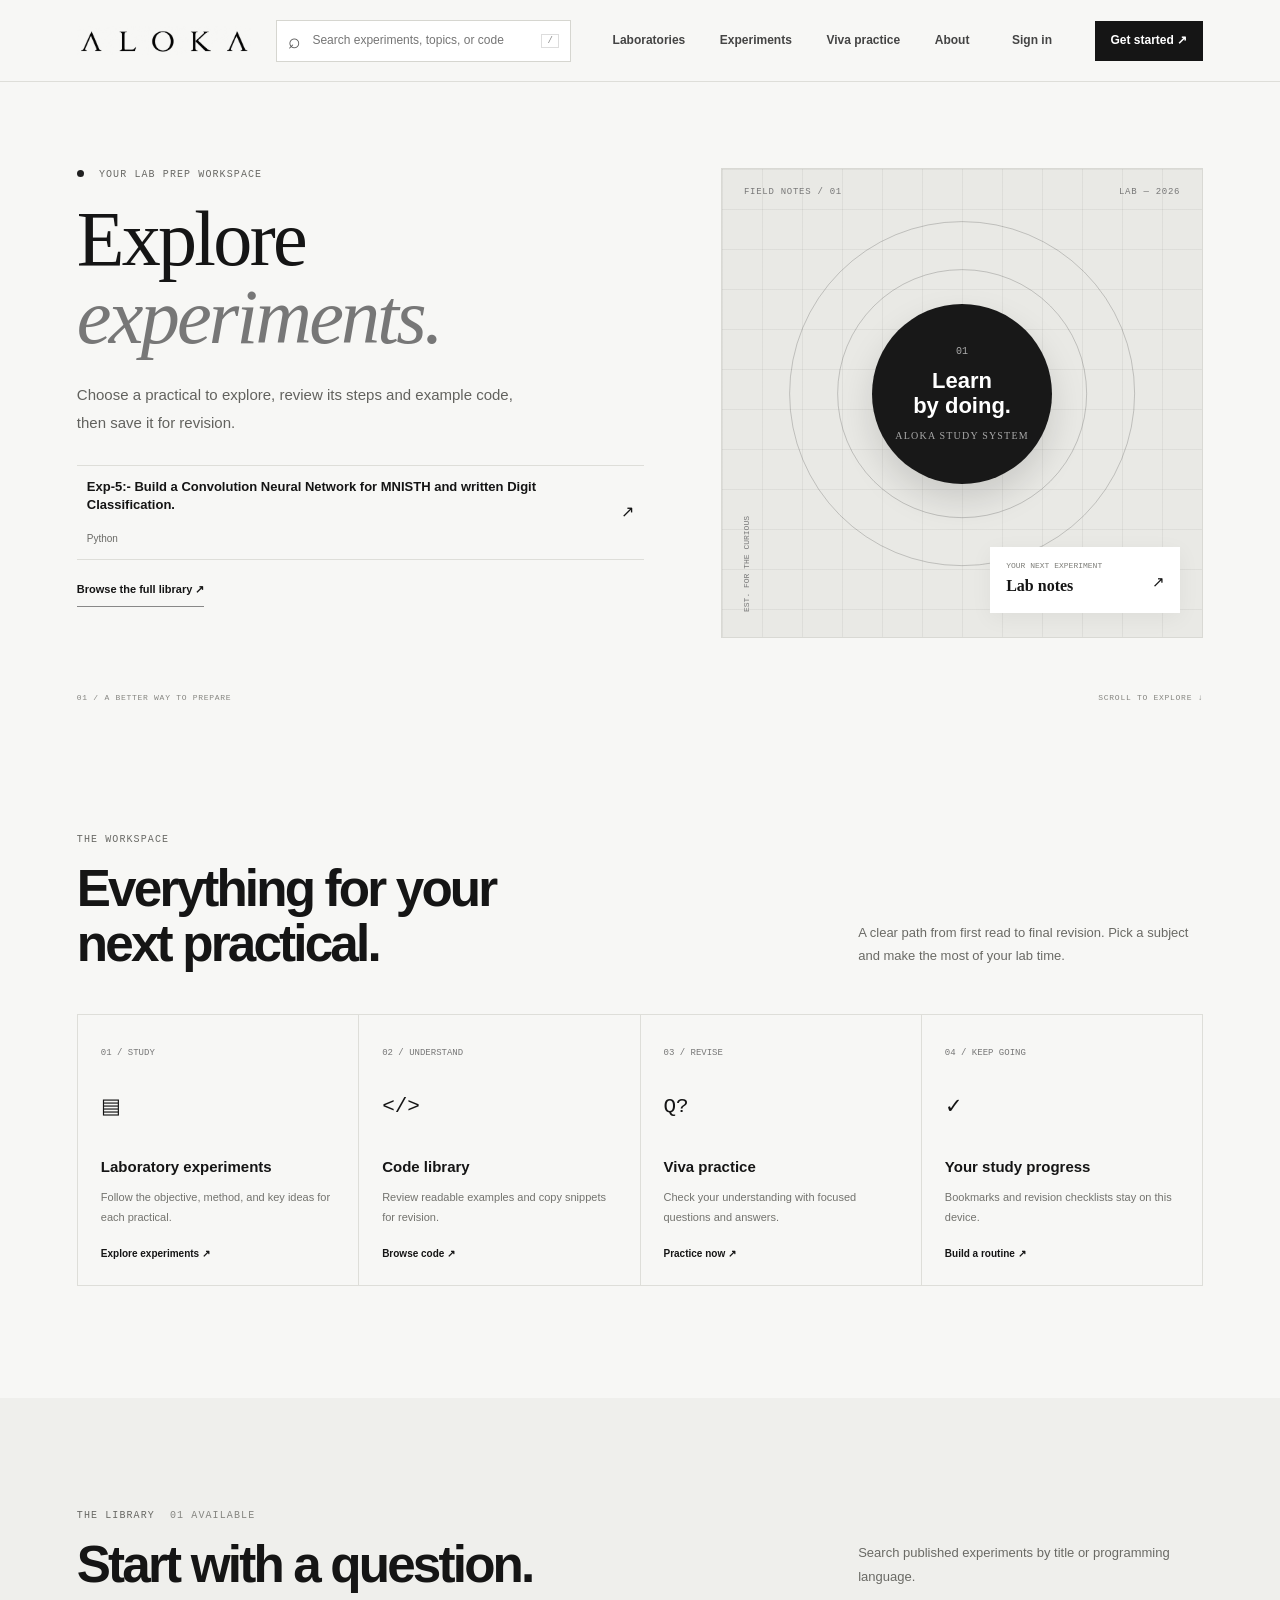
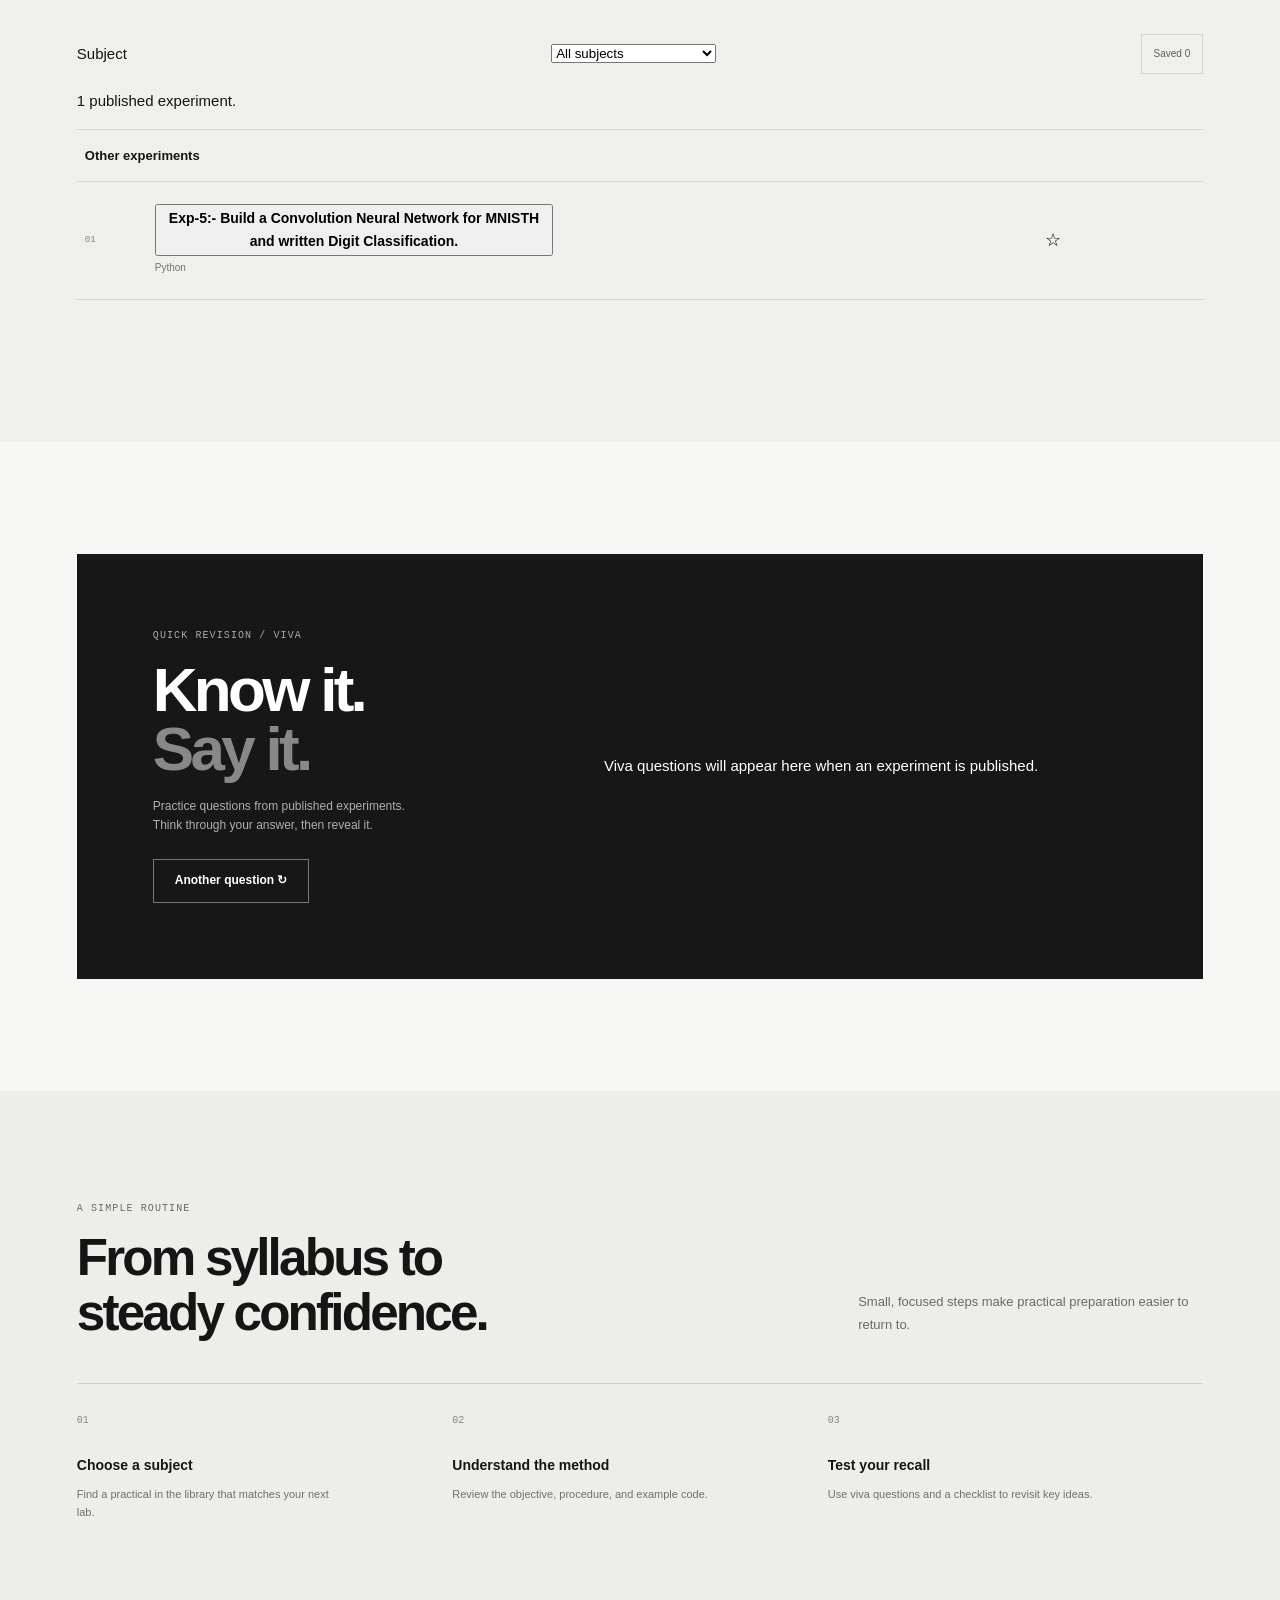
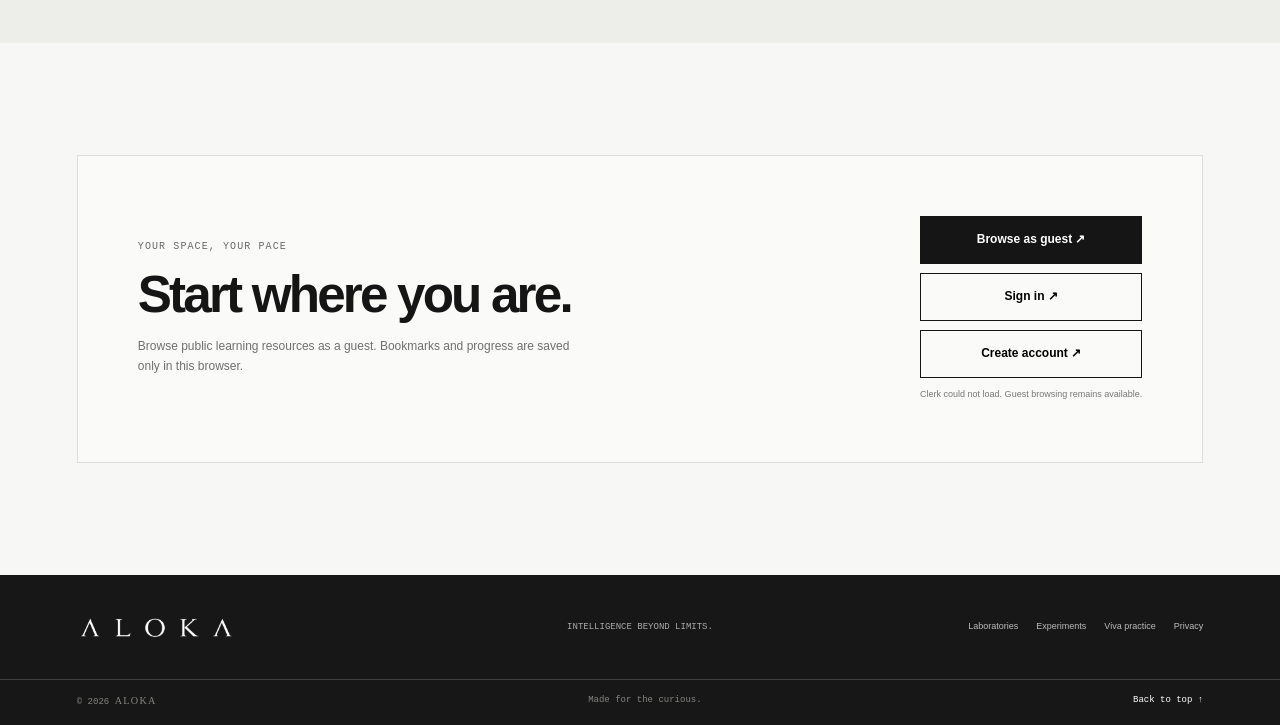
==== index.html @ 7eeb8cdd "Group experiments by subject and number" ====
<!doctype html><html lang="en"><head><meta charset="utf-8"><meta name="viewport" content="width=device-width,initial-scale=1"><meta name="theme-color" content="#f7f7f5"><meta name="description" content="ALOKA is your laboratory preparation workspace."><title>ALOKA — Intelligence Beyond Limits</title><link rel="stylesheet" href="css/main.css?v=10"><script src="js/clerk-config.js?v=3" defer></script><script src="js/api-config.js?v=1" defer></script><script src="js/app.js?v=7" defer></script><script src="js/auth.js?v=3" defer></script></head><body>
<a class="skip-link" href="#main">Skip to content</a><header class="site-header"><a class="brand" href="#home"><img class="brand-logo" src="assets/aloka-wordmark.png" width="1005" height="165" alt="ALOKA — Intelligence Beyond Limits"></a><label class="header-search" aria-label="Search experiments"><span aria-hidden="true">⌕</span><input id="search" type="search" placeholder="Search experiments, topics, or code" autocomplete="off"><kbd>/</kbd></label><button class="menu-toggle" aria-expanded="false" aria-controls="site-nav" aria-label="Open navigation"><span></span><span></span></button><nav id="site-nav" class="site-nav" aria-label="Main navigation"><a href="#laboratories">Laboratories</a><a href="#experiments">Experiments</a><a href="#viva">Viva practice</a><a href="#about">About</a><button class="nav-auth" id="nav-signin" type="button">Sign in</button><div id="clerk-user-button" hidden></div><a class="button button-dark button-small" href="#experiments">Get started ↗</a></nav></header>
<main id="main"><section class="hero wrap" id="home"><div class="hero-copy"><p class="eyebrow"><span class="status-dot"></span> YOUR LAB PREP WORKSPACE</p><h1>Explore<br><span>experiments.</span></h1><p class="hero-lede">Choose a practical to explore, review its steps and example code, then save it for revision.</p><div id="hero-experiments" class="hero-experiment-list" aria-label="Experiments"></div><a class="hero-library-link" href="#experiments">Browse the full library ↗</a></div><div class="hero-art" aria-label="ALOKA laboratory learning"><div class="art-top"><span>FIELD NOTES / 01</span><span>LAB — 2026</span></div><div class="art-grid"></div><div class="orbit orbit-one"></div><div class="orbit orbit-two"></div><div class="art-core"><span>01</span><strong>Learn<br>by doing.</strong><i>ALOKA STUDY SYSTEM</i></div><div class="art-caption"><span>YOUR NEXT EXPERIMENT</span><strong>Lab notes</strong><span class="caption-arrow">↗</span></div><span class="art-index">EST. FOR THE CURIOUS</span></div><div class="hero-foot"><span>01 / A BETTER WAY TO PREPARE</span><span>SCROLL TO EXPLORE ↓</span></div></section>
<section class="section wrap" id="laboratories"><div class="section-heading"><div><p class="eyebrow">THE WORKSPACE</p><h2>Everything for your<br>next practical.</h2></div><p class="section-note">A clear path from first read to final revision. Pick a subject and make the most of your lab time.</p></div><div class="feature-grid"><article class="feature-card"><span class="card-number">01 / STUDY</span><div class="feature-icon">▤</div><h3>Laboratory experiments</h3><p>Follow the objective, method, and key ideas for each practical.</p><a href="#experiments" class="text-link">Explore experiments ↗</a></article><article class="feature-card"><span class="card-number">02 / UNDERSTAND</span><div class="feature-icon">&lt;/&gt;</div><h3>Code library</h3><p>Review readable examples and copy snippets for revision.</p><a href="#experiments" class="text-link">Browse code ↗</a></article><article class="feature-card"><span class="card-number">03 / REVISE</span><div class="feature-icon">Q?</div><h3>Viva practice</h3><p>Check your understanding with focused questions and answers.</p><a href="#viva" class="text-link">Practice now ↗</a></article><article class="feature-card"><span class="card-number">04 / KEEP GOING</span><div class="feature-icon">✓</div><h3>Your study progress</h3><p>Bookmarks and revision checklists stay on this device.</p><a href="#experiments" class="text-link">Build a routine ↗</a></article></div></section>
<section class="section experiments-section" id="experiments"><div class="wrap"><div class="section-heading"><div><p class="eyebrow">THE LIBRARY <span class="library-count" id="library-count"></span></p><h2>Start with a question.</h2></div><p class="section-note">Search published experiments by title or programming language.</p></div><div class="library-tools"><label for="subject-filter">Subject</label><select id="subject-filter"><option value="all">All subjects</option></select><label for="category-filter">Category</label><select id="category-filter"><option value="all">All categories</option></select><button class="filter-chip" id="saved-filter" type="button" aria-pressed="false">Saved <span id="saved-count">0</span></button></div><p id="library-status" class="library-status" role="status" aria-live="polite">Loading published experiments…</p><div id="experiment-list" class="experiment-list" aria-live="polite"></div><div id="empty-state" class="empty-state" hidden><h3>No experiments published yet.</h3><p>New laboratory experiments will appear here once the administrator publishes them.</p></div></div></section><section class="section wrap" id="viva"><div class="viva-panel" id="viva-panel"><div class="viva-intro"><p class="eyebrow">QUICK REVISION / VIVA</p><h2>Know it.<br><span>Say it.</span></h2><p>Practice questions from published experiments. Think through your answer, then reveal it.</p><button id="next-question" class="button button-light" type="button">Another question ↻</button></div><div class="question-card" id="question-card"><div class="question-meta"><span id="question-subject">VIVA PRACTICE</span><span id="question-count"></span></div><h3 id="question-text"></h3><button id="reveal-answer" class="answer-toggle" aria-expanded="false" type="button">Reveal answer ＋</button><p id="answer-text" class="answer-text" hidden></p></div><p id="viva-empty" class="viva-empty" hidden>Viva questions will appear here when an experiment is published.</p></div></section><section class="section how-section" id="about"><div class="wrap"><div class="section-heading"><div><p class="eyebrow">A SIMPLE ROUTINE</p><h2>From syllabus to<br>steady confidence.</h2></div><p class="section-note">Small, focused steps make practical preparation easier to return to.</p></div><div class="steps"><article><span>01</span><h3>Choose a subject</h3><p>Find a practical in the library that matches your next lab.</p></article><article><span>02</span><h3>Understand the method</h3><p>Review the objective, procedure, and example code.</p></article><article><span>03</span><h3>Test your recall</h3><p>Use viva questions and a checklist to revisit key ideas.</p></article></div></div></section><section class="section wrap" id="access"><div class="access-card"><div><p class="eyebrow">YOUR SPACE, YOUR PACE</p><h2>Start where you are.</h2><p>Browse public learning resources as a guest. Bookmarks and progress are saved only in this browser.</p></div><div class="access-actions"><a class="button button-dark" href="#experiments">Browse as guest ↗</a><button class="button button-outline" id="signin" type="button">Sign in ↗</button><button class="button button-outline" id="signup" type="button">Create account ↗</button><small id="auth-status">Add the Clerk publishable key to enable sign-in.</small></div></div></section></main>
<footer class="site-footer"><div class="wrap footer-main"><a class="brand brand-footer" href="#home"><img class="brand-logo" src="assets/aloka-wordmark.png" width="1005" height="165" alt="ALOKA — Intelligence Beyond Limits"></a><p>INTELLIGENCE BEYOND LIMITS.</p><nav aria-label="Footer"><a href="#laboratories">Laboratories</a><a href="#experiments">Experiments</a><a href="#viva">Viva practice</a><a href="privacy.html">Privacy</a></nav></div><div class="wrap footer-bottom"><span>© <span id="year"></span> <span class="brand-name">ALOKA</span></span><span>Made for the curious.</span><a href="#home">Back to top ↑</a></div></footer><dialog id="experiment-dialog" class="experiment-dialog"><div class="experiment-dialog-inner"><button id="close-experiment" class="detail-close" type="button" aria-label="Close experiment details">Close ×</button><article id="experiment-detail-content"></article></div></dialog></body></html>
---- css/main.css ----
:root{color-scheme:light;--paper:#f7f7f5;--ink:#151515;--muted:#696965;--line:#deded9;--mono:Consolas,'Courier New',monospace;--sans:'Segoe UI',Arial,sans-serif;--gutter:clamp(22px,6vw,88px)}*{box-sizing:border-box}html{scroll-behavior:smooth;scroll-padding-top:90px}body{margin:0;background:var(--paper);color:var(--ink);font:15px/1.65 var(--sans)}a{color:inherit;text-decoration:none}button,input{font:inherit}button:focus-visible,a:focus-visible,input:focus-visible{outline:3px solid #171717;outline-offset:4px}.wrap{width:min(1440px,100%);margin:auto;padding-inline:var(--gutter)}.skip-link{position:absolute;top:-60px;left:12px;z-index:20;background:#111;color:white;padding:12px}.skip-link:focus{top:12px}.site-header{height:82px;padding:0 var(--gutter);display:flex;align-items:center;justify-content:space-between;border-bottom:1px solid var(--line);position:sticky;top:0;z-index:10;background:#f7f7f5ed;backdrop-filter:blur(12px)}.brand{display:flex;align-items:center;gap:10px;font-size:19px;font-weight:800;letter-spacing:.07em}.brand-mark{display:grid;place-items:center;width:32px;height:32px;background:#151515;color:white;font:22px Georgia}.brand-dot{color:#888}.site-nav{display:flex;align-items:center;gap:clamp(16px,2.7vw,38px);font-size:12px;font-weight:600}.site-nav>a:not(.button){color:#444}.site-nav>a:hover{color:#000}.button{min-height:48px;padding:0 21px;display:inline-flex;align-items:center;justify-content:center;gap:18px;border:1px solid #151515;font-size:12px;font-weight:700;cursor:pointer;transition:background .2s,color .2s,transform .2s}.button:hover{transform:translateY(-2px)}.button-dark{background:#151515;color:white}.button-dark:hover{background:#393939}.button-light{background:transparent}.button-light:hover,.button-outline:hover{background:#151515;color:white}.button-outline{background:transparent}.button-small{min-height:40px;padding:0 15px}.menu-toggle{display:none}.hero{min-height:640px;display:grid;grid-template-columns:1fr .85fr;align-items:center;gap:6vw;padding-top:52px;padding-bottom:50px;position:relative}.hero-copy{padding:10px 0 40px;max-width:590px}.eyebrow{margin:0 0 20px;color:#696965;font:10px var(--mono);letter-spacing:.11em}.status-dot{display:inline-block;width:7px;height:7px;border-radius:50%;background:#202020;margin-right:8px}.hero h1{margin:0 0 26px;font-size:clamp(48px,6.1vw,84px);line-height:.99;letter-spacing:-.065em;font-weight:600}.hero h1 span{color:#999}.hero-lede{max-width:465px;margin:0 0 28px;color:#62625e;font-size:15px;line-height:1.85}.hero-actions{display:flex;gap:11px;flex-wrap:wrap}.microcopy{margin:16px 0 0;color:#777;font:10px var(--mono)}.hero-art{height:min(470px,39vw);min-height:340px;position:relative;overflow:hidden;background:#e9e9e5;border:1px solid #d9d9d4}.art-top{position:absolute;top:18px;left:22px;right:22px;display:flex;justify-content:space-between;z-index:2;color:#777;font:9px var(--mono);letter-spacing:.08em}.art-grid{position:absolute;inset:0;background-image:linear-gradient(#1919190e 1px,transparent 1px),linear-gradient(90deg,#1919190e 1px,transparent 1px);background-size:40px 40px}.orbit{position:absolute;left:50%;top:48%;transform:translate(-50%,-50%);border:1px solid #14141433;border-radius:50%}.orbit-one{width:72%;aspect-ratio:1}.orbit-two{width:52%;aspect-ratio:1}.art-core{position:absolute;left:50%;top:48%;transform:translate(-50%,-50%);width:180px;height:180px;border-radius:50%;background:#181818;color:white;display:flex;flex-direction:column;justify-content:center;align-items:center;text-align:center;box-shadow:0 16px 35px #0002}.art-core>span{font:10px var(--mono);color:#aaa}.art-core strong{font-size:22px;line-height:1.1;margin:12px 0}.art-core i{font:8px var(--mono);font-style:normal;color:#aaa}.art-caption{position:absolute;right:22px;bottom:24px;min-width:190px;padding:14px 45px 14px 16px;background:white;box-shadow:0 5px 22px #0000000d}.art-caption>span:first-child{display:block;margin-bottom:3px;color:#7e7e79;font:8px var(--mono)}.art-caption strong{font-size:13px}.caption-arrow{position:absolute;right:15px;top:23px}.art-index{position:absolute;left:20px;bottom:25px;color:#777;font:8px var(--mono);writing-mode:vertical-rl;transform:rotate(180deg)}.hero-foot{position:absolute;bottom:20px;left:var(--gutter);right:var(--gutter);display:flex;justify-content:space-between;color:#858580;font:8px var(--mono);letter-spacing:.09em}.section{padding-block:112px}.section-heading{display:flex;justify-content:space-between;align-items:end;gap:30px;margin-bottom:42px}.section-heading h2,.access-card h2{margin:0;font-size:clamp(34px,4vw,52px);line-height:1.08;letter-spacing:-.055em;font-weight:600}.section-heading .eyebrow{margin-bottom:16px}.section-note{max-width:345px;margin:0 0 4px;color:#6a6a65;font-size:13px;line-height:1.8}.feature-grid{display:grid;grid-template-columns:repeat(4,1fr);gap:1px;border:1px solid var(--line);background:var(--line)}.feature-card{min-height:270px;padding:23px;background:var(--paper);position:relative;transition:background .2s}.feature-card:hover{background:white}.card-number{color:#777;font:9px var(--mono)}.feature-icon{height:65px;display:flex;align-items:center;margin:12px 0 16px;font:21px var(--mono)}.feature-card h3{margin:0 0 8px;font-size:15px}.feature-card p{max-width:245px;margin:0 0 22px;color:#73736e;font-size:11px;line-height:1.8}.text-link{position:absolute;right:23px;bottom:22px;left:23px;display:flex;justify-content:space-between;font-size:10px;font-weight:700}.experiments-section{background:#efefec}.library-count{margin-left:8px;color:#858580;font:10px var(--mono)}.library-tools{display:flex;justify-content:space-between;align-items:center;gap:20px;margin-bottom:15px}.search-box{width:min(410px,100%);height:46px;padding:0 13px;display:flex;align-items:center;gap:11px;border:1px solid #dcdcd7;background:white}.search-box>span{color:#777;font-size:23px}.search-box input{flex:1;min-width:0;border:0;background:transparent;font-size:11px}.search-box kbd{padding:2px 6px;border:1px solid #ddd;color:#888;font:9px var(--mono)}.filter-row{display:flex;gap:6px;flex-wrap:wrap}.filter-chip{min-height:40px;padding:0 12px;border:1px solid #d4d4ce;background:transparent;color:#5e5e59;font-size:10px;cursor:pointer}.filter-chip:hover,.filter-chip.is-active{border-color:#151515;background:#151515;color:white}.experiment-list{border-top:1px solid #d6d6d0}.experiment-row{display:grid;grid-template-columns:50px minmax(130px,1fr) minmax(160px,1.1fr) 100px 44px;gap:20px;align-items:center;padding:22px 8px;border-bottom:1px solid #d6d6d0}.row-number,.row-tags,.row-duration{color:#858580;font:9px var(--mono)}.row-title{font-size:14px;font-weight:700}.row-subtitle{margin-top:4px;color:#73736e;font-size:10px}.save-button{width:44px;height:44px;border:0;background:transparent;font-size:18px;cursor:pointer}.save-button[aria-pressed=true]{color:#000}.experiment-detail{grid-column:2/-1;font-size:12px}.experiment-detail summary{cursor:pointer;color:#444}.detail-body{padding:10px 0 15px}.detail-body h4{margin:14px 0 5px}.detail-body ol{padding-left:20px}.detail-body pre{overflow:auto;padding:16px;background:#171717;color:white;font-size:11px;line-height:1.6}.copy-button{min-height:40px;padding:0 14px;border:1px solid #777;background:transparent;cursor:pointer}.check-item{display:flex;gap:8px;align-items:center;margin-top:15px}.empty-state{padding:35px 0;color:#777;font-size:13px}.viva-panel{min-height:355px;padding:clamp(28px,6vw,76px);display:grid;grid-template-columns:.8fr 1.2fr;gap:8vw;align-items:center;background:#171717;color:white}.viva-intro .eyebrow{color:#aaa}.viva-intro h2{margin:0 0 18px;font-size:clamp(42px,5vw,62px);line-height:.95;letter-spacing:-.06em}.viva-intro h2 span{color:#888}.viva-intro>p:not(.eyebrow){max-width:270px;margin:0 0 23px;color:#b0b0ac;font-size:12px}.viva-intro .button{min-height:44px;border-color:#777;color:white}.question-card{padding:10px 0 10px 35px;border-left:1px solid #494949}.question-meta{display:flex;justify-content:space-between;color:#999;font:9px var(--mono)}.question-card h3{max-width:520px;margin:30px 0;font-size:clamp(20px,2.4vw,28px);line-height:1.4;font-weight:500}.answer-toggle{min-width:170px;min-height:44px;padding:10px 0;display:flex;justify-content:space-between;border:0;border-bottom:1px solid #555;background:transparent;color:white;font-size:11px;cursor:pointer}.answer-text{max-width:500px;color:#bbb;font-size:12px}.how-section{background:#ededea}.steps{display:grid;grid-template-columns:repeat(3,1fr);border-top:1px solid #d2d2cc}.steps article{padding:22px 28px 10px 0}.steps article>span{color:#858580;font:10px var(--mono)}.steps h3{margin:24px 0 7px;font-size:14px}.steps p{max-width:270px;margin:0;color:#70706b;font-size:11px}.access-card{padding:clamp(28px,5vw,60px);display:flex;justify-content:space-between;align-items:center;gap:30px;border:1px solid var(--line);background:#fafaf9}.access-card .eyebrow{margin-bottom:15px}.access-card>div:first-child>p:last-child{max-width:450px;margin:15px 0 0;color:#70706b;font-size:12px}.access-actions{min-width:185px;display:flex;flex-direction:column;gap:9px}.access-actions small{text-align:center;color:#777;font-size:9px}.site-footer{background:#171717;color:white}.footer-main{padding-block:38px;display:grid;grid-template-columns:1fr 1fr 1fr;align-items:center;border-bottom:1px solid #3d3d3d}.brand-footer{font-size:16px}.brand-footer .brand-mark{width:27px;height:27px;background:white;color:#171717;font-size:19px}.footer-main>p{text-align:center;color:#aaa;font:9px var(--mono)}.footer-main nav{display:flex;justify-content:flex-end;gap:18px;color:#bbb;font-size:9px}.footer-bottom{padding-block:15px 18px;display:flex;justify-content:space-between;color:#858580;font:9px var(--mono)}.footer-bottom a{color:white}.toast{position:fixed;right:20px;bottom:20px;z-index:30;padding:13px 18px;background:#171717;color:white;font-size:12px;box-shadow:0 5px 24px #0002}@media(max-width:900px){.site-nav{gap:14px}.hero{gap:4vw}.hero-art{min-height:315px}.feature-grid{grid-template-columns:repeat(2,1fr)}.feature-card{min-height:240px}.experiment-row{grid-template-columns:38px 1fr 1fr 44px;gap:14px}.row-duration{display:none}.library-tools{align-items:flex-start;flex-direction:column}.search-box{width:100%}}@media(max-width:640px){:root{--gutter:22px}.site-header{height:70px}.menu-toggle{width:44px;height:44px;display:flex;flex-direction:column;justify-content:center;gap:5px;border:1px solid var(--line);background:transparent}.menu-toggle span{width:17px;height:1px;margin:auto;background:#111}.site-nav{position:absolute;top:69px;left:0;right:0;padding:12px 22px 20px;display:none;align-items:stretch;flex-direction:column;gap:0;border-bottom:1px solid var(--line);background:var(--paper)}.site-nav.is-open{display:flex}.site-nav>a:not(.button){padding:12px 0;border-bottom:1px solid var(--line)}.site-nav .button{margin-top:12px}.hero{min-height:auto;padding-top:64px;padding-bottom:66px;grid-template-columns:1fr;gap:38px}.hero-copy{padding:0}.hero h1{font-size:clamp(46px,13vw,68px)}.hero-lede{font-size:13px}.hero-art{height:365px;min-height:0}.hero-foot{bottom:20px;font-size:7px}.section{padding-block:75px}.section-heading{display:block;margin-bottom:28px}.section-note{margin-top:18px}.feature-grid{grid-template-columns:1fr 1fr}.feature-card{min-height:240px;padding:16px}.feature-card p{font-size:10px}.text-link{right:16px;bottom:17px;left:16px}.filter-row{gap:5px}.filter-chip{padding:0 9px;font-size:9px}.experiment-row{grid-template-columns:28px 1fr 44px;gap:10px;padding:17px 3px}.row-tags{display:none}.row-title{font-size:12px}.row-subtitle{font-size:9px}.experiment-detail{grid-column:2/-1}.viva-panel{padding:30px 24px;grid-template-columns:1fr;gap:35px}.question-card{padding:20px 0 0;border-top:1px solid #494949;border-left:0}.question-card h3{margin:20px 0}.question-meta{font-size:8px}.steps{grid-template-columns:1fr}.steps article{padding:18px 0;border-bottom:1px solid #d2d2cc}.steps h3{margin:12px 0 5px}.access-card{align-items:stretch;flex-direction:column}.access-actions{width:100%}.footer-main{grid-template-columns:1fr 1fr;gap:18px}.footer-main>p{text-align:right}.footer-main nav{grid-column:1/-1;justify-content:flex-start;flex-wrap:wrap}.footer-bottom{font-size:8px}.art-core{width:155px;height:155px}}@media(prefers-reduced-motion:reduce){*,*::before,*::after{scroll-behavior:auto!important;animation-duration:.01ms!important;transition-duration:.01ms!important}}

.nav-auth{border:0;background:transparent;color:#444;font-size:12px;font-weight:600;cursor:pointer;min-height:44px;padding:0 8px}.nav-auth:hover{color:#000}#clerk-user-button{min-height:44px;display:flex;align-items:center}#clerk-user-button[hidden]{display:none}.access-actions button[hidden],.site-nav button[hidden]{display:none}

/* ALOKA identity and header search */
:root{--brand-serif:'Bodoni MT',Didot,'Times New Roman',serif}
.brand{gap:0;flex-shrink:0}.brand-logo{display:block;width:174px;height:auto;max-height:34px;object-fit:contain}.brand-footer .brand-logo{width:158px;max-height:31px;filter:invert(1)}
.site-header{gap:clamp(14px,2vw,28px)}.header-search{width:clamp(190px,23vw,330px);height:42px;flex-shrink:1;padding:0 11px;display:flex;align-items:center;gap:9px;border:1px solid #d6d6d0;background:#fff;color:#555}.header-search>span{font-size:21px;line-height:1}.header-search input{width:100%;min-width:0;border:0;outline:0;background:transparent;font-size:12px}.header-search input:focus-visible{outline:0}.header-search kbd{padding:1px 5px;border:1px solid #ddd;color:#888;font:9px var(--mono)}.site-nav{margin-left:auto}
.hero-copy{max-width:650px}.hero h1{font-family:var(--brand-serif);font-weight:500;letter-spacing:-.035em}.hero h1 span{font-style:italic;color:#777}.hero-experiment-list{margin:4px 0 13px;border-top:1px solid var(--line)}.hero-experiment{min-height:56px;padding:10px 8px;display:flex;align-items:center;justify-content:space-between;gap:15px;border-bottom:1px solid var(--line);transition:padding .18s,background .18s}.hero-experiment:hover{padding-inline:14px;background:#fff}.hero-experiment strong,.hero-experiment small{display:block}.hero-experiment strong{font-size:13px}.hero-experiment small{margin-top:2px;color:var(--muted);font-size:10px}.hero-experiment>span:last-child{font-size:16px}.hero-no-results{margin:12px 0;color:var(--muted);font-size:12px}.hero-library-link{display:inline-block;padding:7px 0;border-bottom:1px solid #888;font-size:11px;font-weight:700}.art-core i{font-family:var(--brand-serif);font-size:10px;letter-spacing:.12em}.art-caption strong{font-family:var(--brand-serif);font-size:16px;font-weight:600}
@media(max-width:1050px){.site-nav{gap:12px;font-size:11px}.header-search{width:clamp(170px,20vw,230px)}.brand-logo{width:150px}.hero{grid-template-columns:1fr .8fr;gap:4vw}}
@media(max-width:640px){.site-header{height:70px;gap:10px}.brand-logo{width:132px;max-height:29px}.header-search{height:40px;width:auto;flex:1;padding-inline:8px;gap:6px}.header-search input{font-size:11px}.header-search kbd{display:none}.site-nav{margin:0}.site-nav.is-open{display:flex}.hero{grid-template-columns:1fr}.hero h1{font-size:clamp(44px,12vw,65px)}.brand-footer .brand-logo{width:143px}}
@media(max-width:640px){.site-header{height:auto;min-height:108px;padding-block:9px;display:grid;grid-template-columns:minmax(0,1fr) 44px;grid-template-rows:38px 42px;gap:7px 10px}.brand{grid-column:1;grid-row:1}.menu-toggle{grid-column:2;grid-row:1}.header-search{grid-column:1/-1;grid-row:2;width:100%;height:42px}.site-nav{top:107px}html{scroll-padding-top:125px}}
@media(max-width:640px){.site-header{min-height:110px;grid-template-rows:38px 44px}.header-search{min-height:44px}.site-nav{top:109px}}
.brand-name{font-family:var(--brand-serif);font-size:1.13em;font-weight:500;letter-spacing:.13em}
.hero-experiment{padding:0;display:block}.hero-experiment summary{min-height:56px;padding:10px 8px;display:flex;align-items:center;justify-content:space-between;gap:15px;cursor:pointer;list-style:none}.hero-experiment summary::-webkit-details-marker{display:none}.hero-experiment summary:hover,.hero-experiment[open]{background:#fff}.hero-experiment[open] summary>span:last-child{transform:rotate(90deg)}.hero-code{padding:0 8px 14px}.hero-code p{margin:0 0 8px;color:var(--muted);font-size:11px}.hero-code pre{max-height:230px;overflow:auto;margin:0 0 10px;padding:13px;background:#171717;color:#fff;font:11px/1.6 var(--mono)}
.hero-experiment{width:100%;min-height:70px;padding:12px 10px;display:grid;grid-template-columns:minmax(0,1fr) auto;grid-template-rows:auto auto;column-gap:16px;align-items:center;border:0;border-bottom:1px solid var(--line);background:transparent;color:var(--ink);font:inherit;text-align:left;cursor:pointer;transition:padding .18s,background .18s}.hero-experiment:hover{padding-inline:15px;background:#fff}.hero-experiment-copy{grid-column:1;min-width:0;overflow-wrap:anywhere;font-size:13px;font-weight:700;line-height:1.4}.hero-experiment-language{grid-column:1;color:var(--muted);font-size:10px}.hero-experiment-arrow{grid-column:2;grid-row:1/3;font-size:16px}.experiment-dialog{width:min(900px,calc(100% - 32px));max-width:none;max-height:min(90dvh,900px);margin:auto;padding:0;border:1px solid var(--line);background:#fff;box-shadow:0 24px 90px #0003}.experiment-dialog::backdrop{background:#1119;backdrop-filter:blur(3px)}.experiment-dialog-inner{max-height:min(90dvh,900px);overflow:auto;padding:clamp(18px,4vw,40px)}.detail-close{position:sticky;top:0;z-index:1;display:block;min-height:42px;margin:0 0 20px auto;padding:0 14px;border:1px solid var(--line);background:#fff;color:var(--ink);font:600 11px var(--sans);cursor:pointer}.detail-close:hover{background:var(--ink);color:#fff}#experiment-detail-content>h2{max-width:30ch;margin:0 0 28px;font:500 clamp(26px,4vw,40px)/1.15 var(--brand-serif);overflow-wrap:anywhere}.detail-section{margin:24px 0;padding-top:18px;border-top:1px solid var(--line)}.detail-section h3{margin:0 0 12px;font-size:14px}.detail-section p,.detail-section li{color:#555;font-size:13px}.detail-section pre{max-height:58dvh;overflow:auto;margin:0;padding:20px;background:#171717;color:#f7f7f5;font:12px/1.7 var(--mono);tab-size:4}.detail-section pre code{white-space:pre}.copy-button{margin-top:12px}.related-experiment-link{width:100%;overflow-wrap:anywhere}
.related-experiment-link{display:block;min-height:44px;padding:10px 0;border:0;border-bottom:1px solid var(--line);background:transparent;color:var(--ink);text-align:left;cursor:pointer}.related-experiment-link:hover{text-decoration:underline}

.experiment-group{margin-bottom:30px}.experiment-group-title{margin:0;padding:15px 8px;border-bottom:1px solid #d6d6d0;font-size:13px;font-weight:600}.menu-toggle[aria-expanded=true] span:first-child{transform:translateY(3px) rotate(45deg)}.menu-toggle[aria-expanded=true] span:last-child{transform:translateY(-3px) rotate(-45deg)}.menu-toggle span{transition:transform .15s ease}
@media(max-width:640px){.experiment-group-title{padding-inline:3px}.experiment-row{grid-template-columns:36px minmax(0,1fr) 44px}.experiment-row .row-title{max-width:100%;text-align:left;line-height:1.45}.experiment-row .row-subtitle{overflow-wrap:anywhere}.experiment-row .row-number{font-size:9px}}
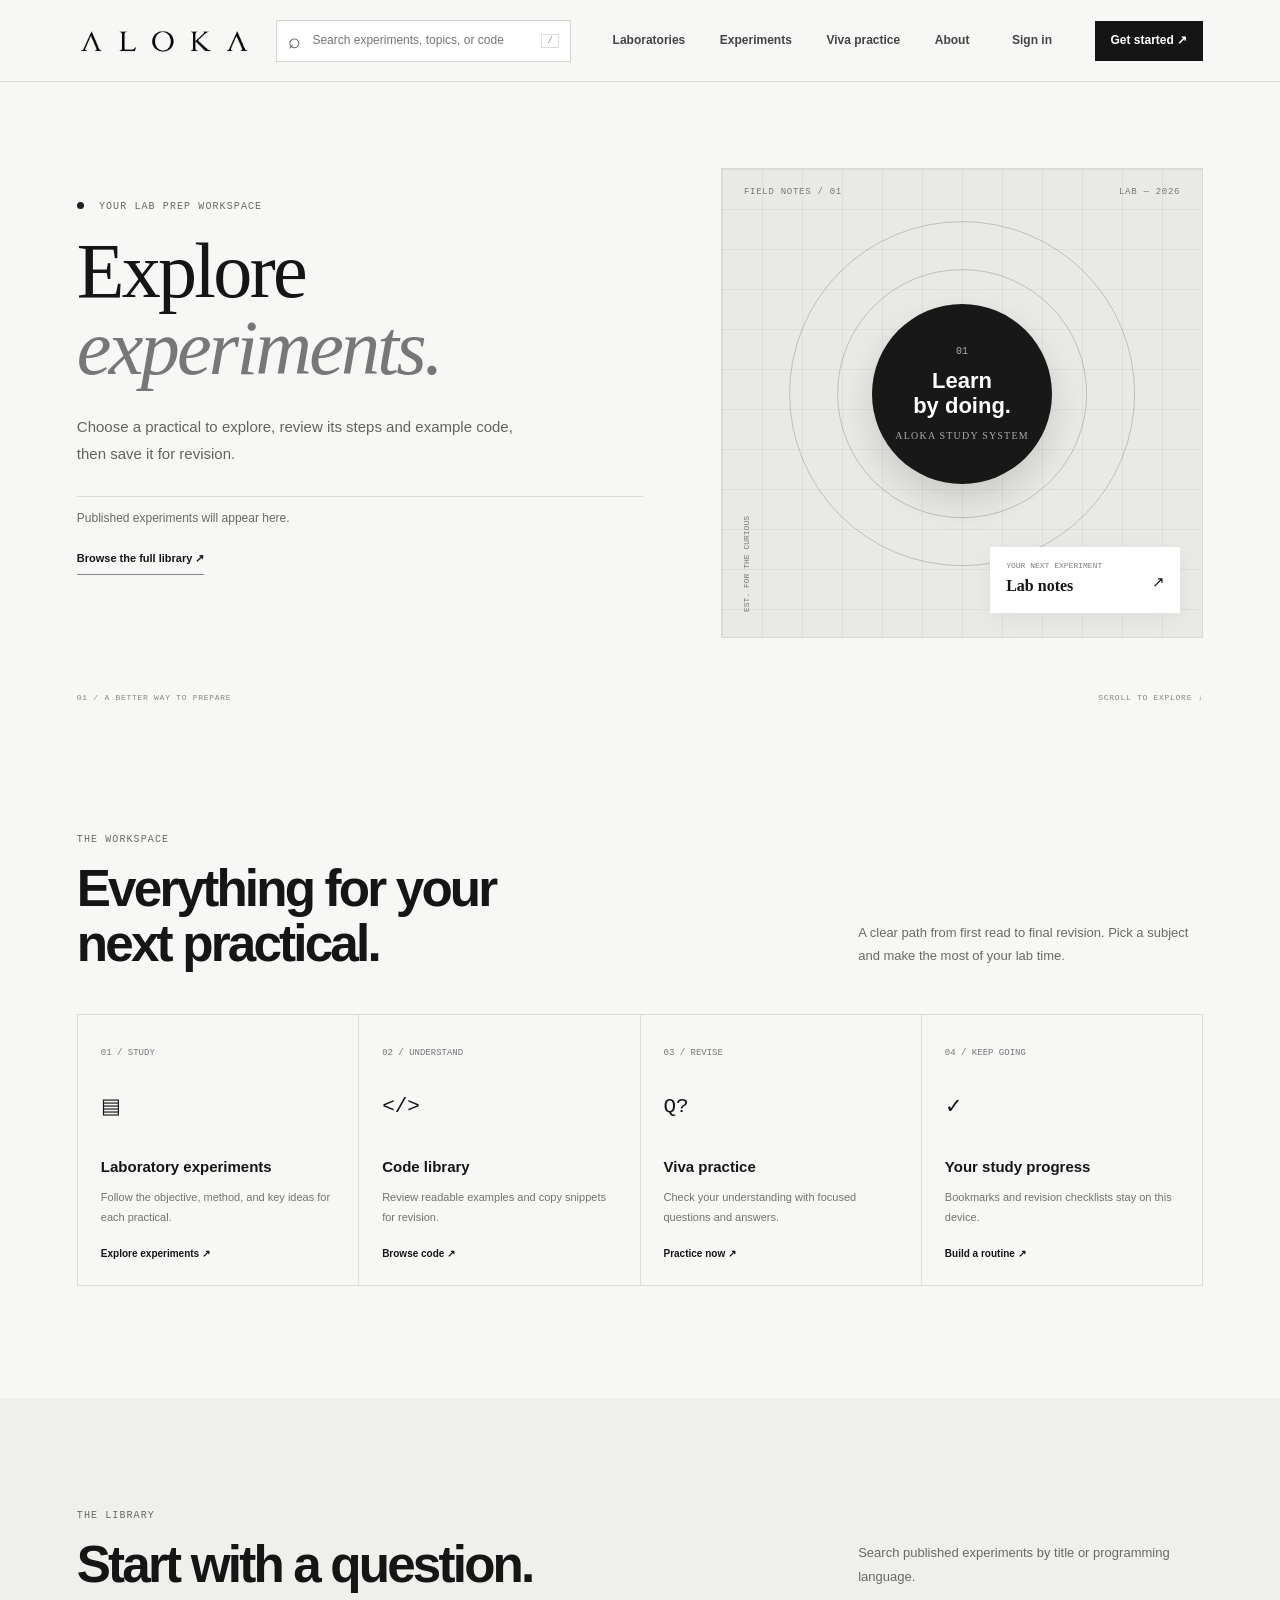
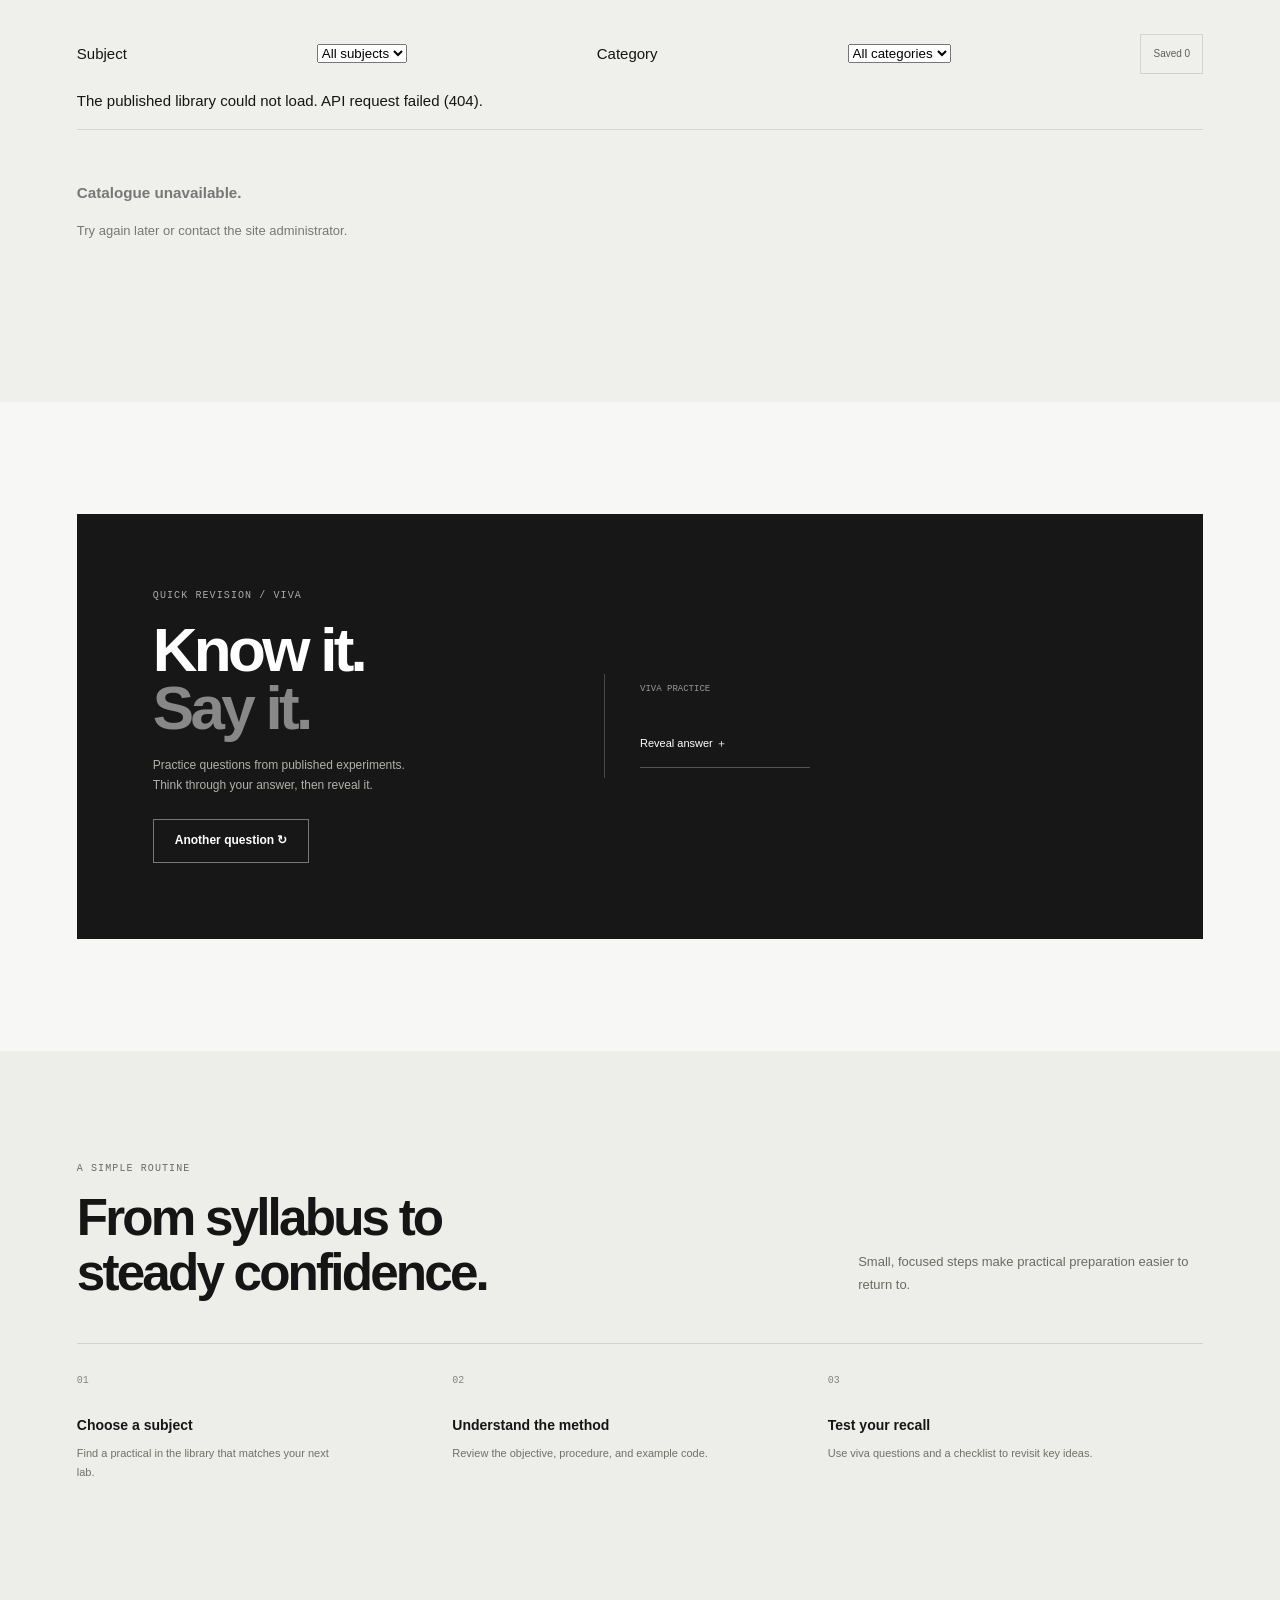
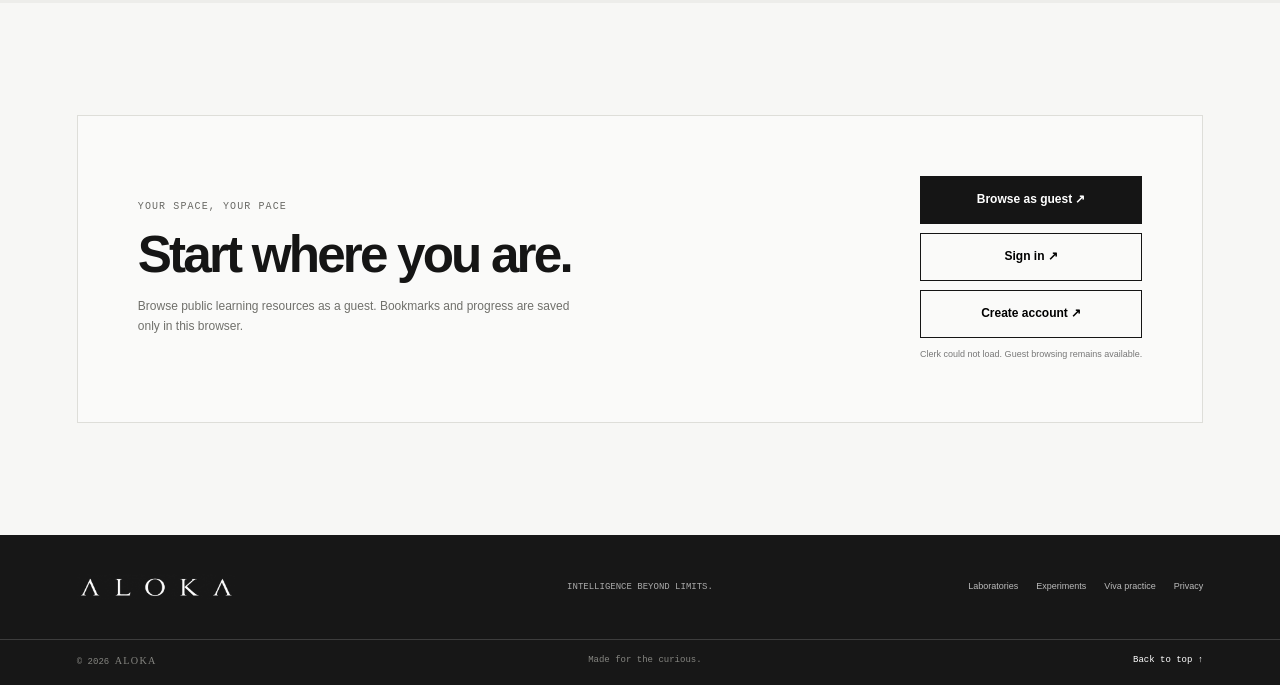
==== commit 0aeb5c53: "Add Vercel admin API backed by GitHub" ====
--- a/index.html
+++ b/index.html
@@ -1,4 +1,4 @@
-<!doctype html><html lang="en"><head><meta charset="utf-8"><meta name="viewport" content="width=device-width,initial-scale=1"><meta name="theme-color" content="#f7f7f5"><meta name="description" content="ALOKA is your laboratory preparation workspace."><title>ALOKA — Intelligence Beyond Limits</title><link rel="stylesheet" href="css/main.css?v=10"><script src="js/clerk-config.js?v=3" defer></script><script src="js/api-config.js?v=1" defer></script><script src="js/app.js?v=7" defer></script><script src="js/auth.js?v=3" defer></script></head><body>
+<!doctype html><html lang="en"><head><meta charset="utf-8"><meta name="viewport" content="width=device-width,initial-scale=1"><meta name="theme-color" content="#f7f7f5"><meta name="description" content="ALOKA is your laboratory preparation workspace."><title>ALOKA — Intelligence Beyond Limits</title><link rel="stylesheet" href="css/main.css?v=10"><script src="js/clerk-config.js?v=3" defer></script><script src="js/api-config.js?v=2" defer></script><script src="js/app.js?v=7" defer></script><script src="js/auth.js?v=3" defer></script></head><body>
 <a class="skip-link" href="#main">Skip to content</a><header class="site-header"><a class="brand" href="#home"><img class="brand-logo" src="assets/aloka-wordmark.png" width="1005" height="165" alt="ALOKA — Intelligence Beyond Limits"></a><label class="header-search" aria-label="Search experiments"><span aria-hidden="true">⌕</span><input id="search" type="search" placeholder="Search experiments, topics, or code" autocomplete="off"><kbd>/</kbd></label><button class="menu-toggle" aria-expanded="false" aria-controls="site-nav" aria-label="Open navigation"><span></span><span></span></button><nav id="site-nav" class="site-nav" aria-label="Main navigation"><a href="#laboratories">Laboratories</a><a href="#experiments">Experiments</a><a href="#viva">Viva practice</a><a href="#about">About</a><button class="nav-auth" id="nav-signin" type="button">Sign in</button><div id="clerk-user-button" hidden></div><a class="button button-dark button-small" href="#experiments">Get started ↗</a></nav></header>
 <main id="main"><section class="hero wrap" id="home"><div class="hero-copy"><p class="eyebrow"><span class="status-dot"></span> YOUR LAB PREP WORKSPACE</p><h1>Explore<br><span>experiments.</span></h1><p class="hero-lede">Choose a practical to explore, review its steps and example code, then save it for revision.</p><div id="hero-experiments" class="hero-experiment-list" aria-label="Experiments"></div><a class="hero-library-link" href="#experiments">Browse the full library ↗</a></div><div class="hero-art" aria-label="ALOKA laboratory learning"><div class="art-top"><span>FIELD NOTES / 01</span><span>LAB — 2026</span></div><div class="art-grid"></div><div class="orbit orbit-one"></div><div class="orbit orbit-two"></div><div class="art-core"><span>01</span><strong>Learn<br>by doing.</strong><i>ALOKA STUDY SYSTEM</i></div><div class="art-caption"><span>YOUR NEXT EXPERIMENT</span><strong>Lab notes</strong><span class="caption-arrow">↗</span></div><span class="art-index">EST. FOR THE CURIOUS</span></div><div class="hero-foot"><span>01 / A BETTER WAY TO PREPARE</span><span>SCROLL TO EXPLORE ↓</span></div></section>
 <section class="section wrap" id="laboratories"><div class="section-heading"><div><p class="eyebrow">THE WORKSPACE</p><h2>Everything for your<br>next practical.</h2></div><p class="section-note">A clear path from first read to final revision. Pick a subject and make the most of your lab time.</p></div><div class="feature-grid"><article class="feature-card"><span class="card-number">01 / STUDY</span><div class="feature-icon">▤</div><h3>Laboratory experiments</h3><p>Follow the objective, method, and key ideas for each practical.</p><a href="#experiments" class="text-link">Explore experiments ↗</a></article><article class="feature-card"><span class="card-number">02 / UNDERSTAND</span><div class="feature-icon">&lt;/&gt;</div><h3>Code library</h3><p>Review readable examples and copy snippets for revision.</p><a href="#experiments" class="text-link">Browse code ↗</a></article><article class="feature-card"><span class="card-number">03 / REVISE</span><div class="feature-icon">Q?</div><h3>Viva practice</h3><p>Check your understanding with focused questions and answers.</p><a href="#viva" class="text-link">Practice now ↗</a></article><article class="feature-card"><span class="card-number">04 / KEEP GOING</span><div class="feature-icon">✓</div><h3>Your study progress</h3><p>Bookmarks and revision checklists stay on this device.</p><a href="#experiments" class="text-link">Build a routine ↗</a></article></div></section>
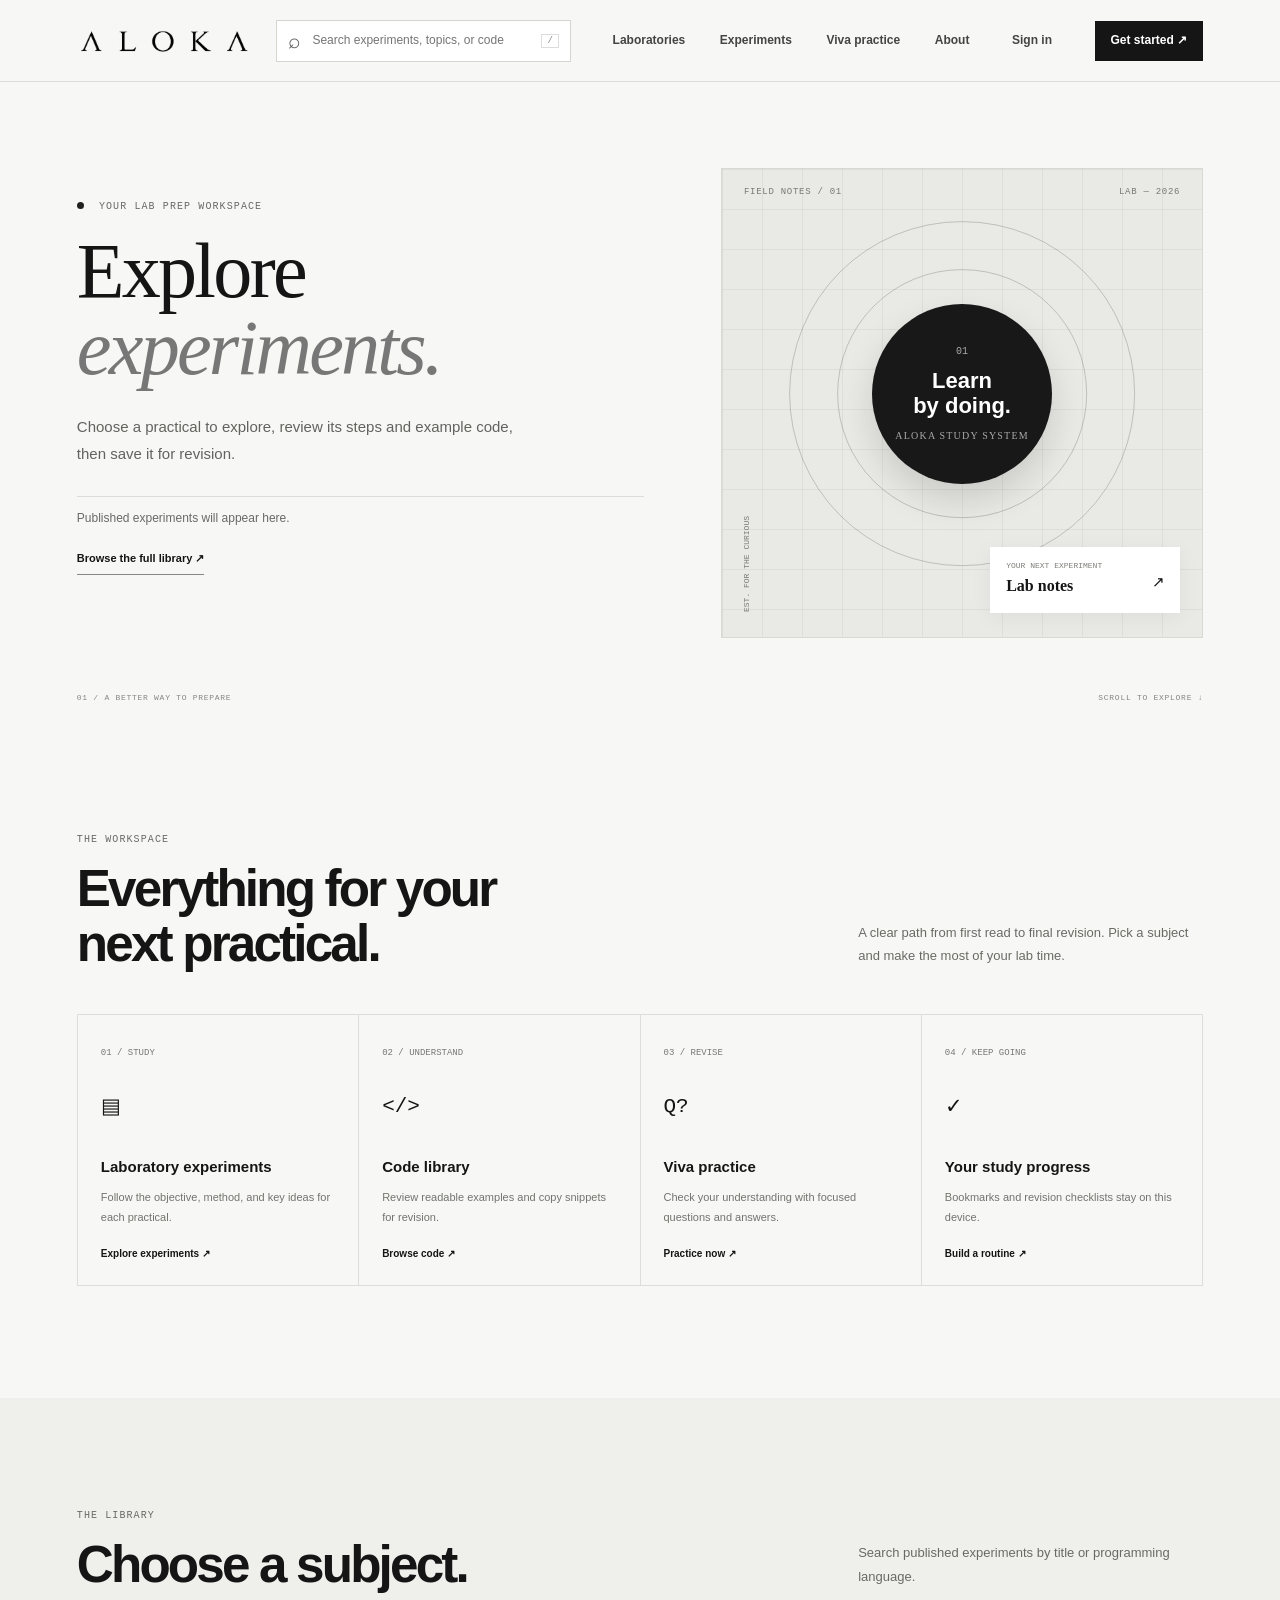
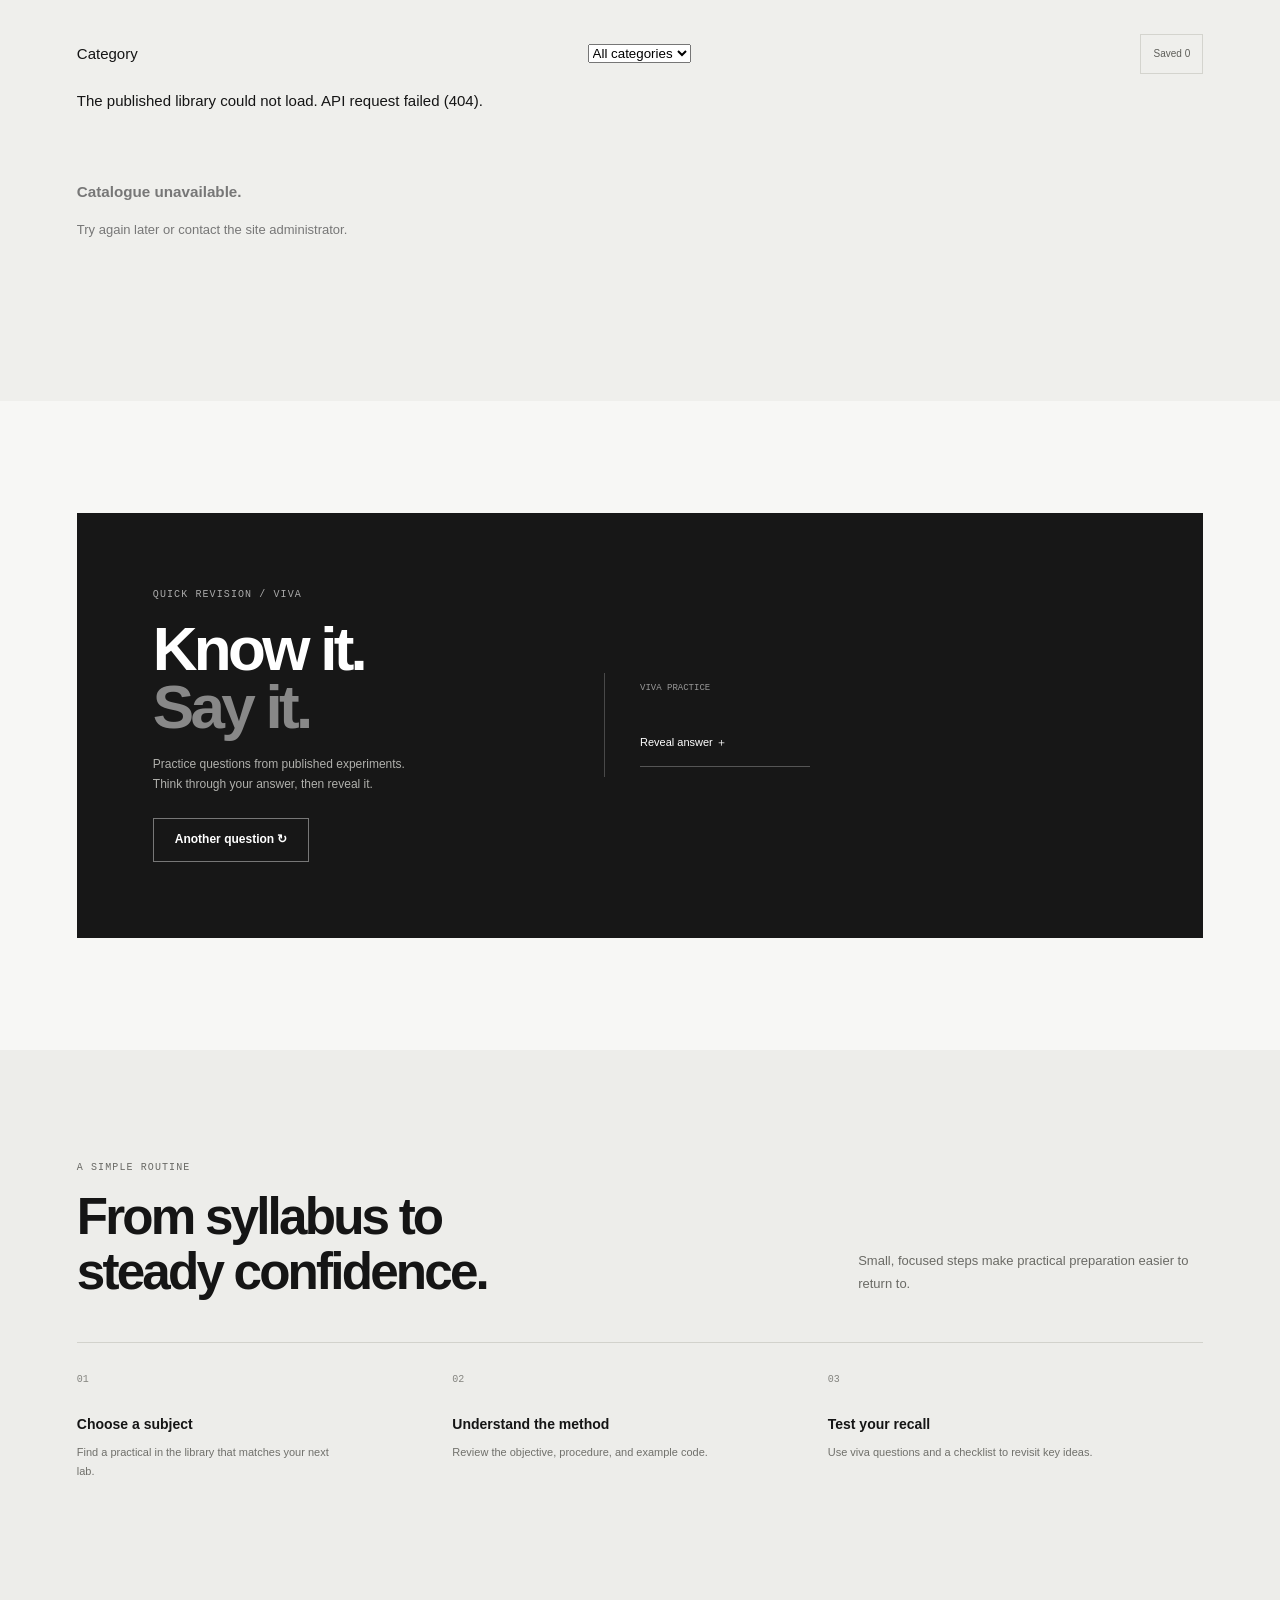
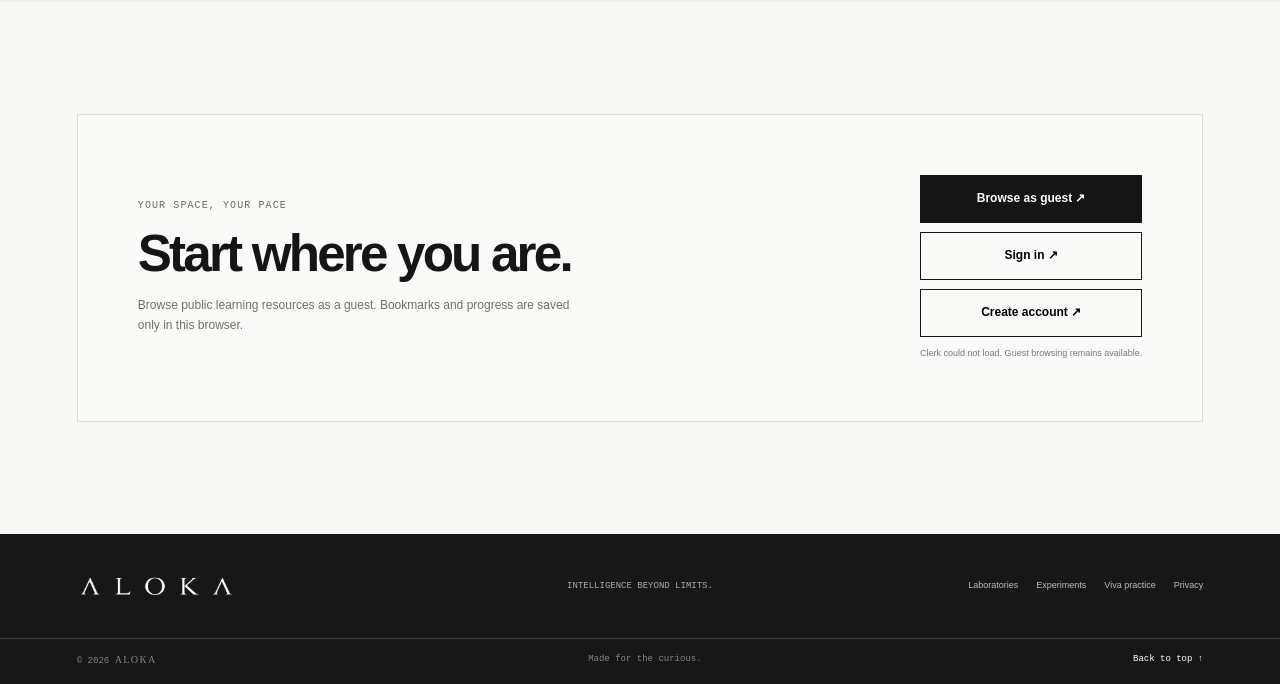
==== commit 3e4a8a5e: "Show experiments by subject" ====
--- a/index.html
+++ b/index.html
@@ -2,7 +2,7 @@
 <a class="skip-link" href="#main">Skip to content</a><header class="site-header"><a class="brand" href="#home"><img class="brand-logo" src="assets/aloka-wordmark.png" width="1005" height="165" alt="ALOKA — Intelligence Beyond Limits"></a><label class="header-search" aria-label="Search experiments"><span aria-hidden="true">⌕</span><input id="search" type="search" placeholder="Search experiments, topics, or code" autocomplete="off"><kbd>/</kbd></label><button class="menu-toggle" aria-expanded="false" aria-controls="site-nav" aria-label="Open navigation"><span></span><span></span></button><nav id="site-nav" class="site-nav" aria-label="Main navigation"><a href="#laboratories">Laboratories</a><a href="#experiments">Experiments</a><a href="#viva">Viva practice</a><a href="#about">About</a><button class="nav-auth" id="nav-signin" type="button">Sign in</button><div id="clerk-user-button" hidden></div><a class="button button-dark button-small" href="#experiments">Get started ↗</a></nav></header>
 <main id="main"><section class="hero wrap" id="home"><div class="hero-copy"><p class="eyebrow"><span class="status-dot"></span> YOUR LAB PREP WORKSPACE</p><h1>Explore<br><span>experiments.</span></h1><p class="hero-lede">Choose a practical to explore, review its steps and example code, then save it for revision.</p><div id="hero-experiments" class="hero-experiment-list" aria-label="Experiments"></div><a class="hero-library-link" href="#experiments">Browse the full library ↗</a></div><div class="hero-art" aria-label="ALOKA laboratory learning"><div class="art-top"><span>FIELD NOTES / 01</span><span>LAB — 2026</span></div><div class="art-grid"></div><div class="orbit orbit-one"></div><div class="orbit orbit-two"></div><div class="art-core"><span>01</span><strong>Learn<br>by doing.</strong><i>ALOKA STUDY SYSTEM</i></div><div class="art-caption"><span>YOUR NEXT EXPERIMENT</span><strong>Lab notes</strong><span class="caption-arrow">↗</span></div><span class="art-index">EST. FOR THE CURIOUS</span></div><div class="hero-foot"><span>01 / A BETTER WAY TO PREPARE</span><span>SCROLL TO EXPLORE ↓</span></div></section>
 <section class="section wrap" id="laboratories"><div class="section-heading"><div><p class="eyebrow">THE WORKSPACE</p><h2>Everything for your<br>next practical.</h2></div><p class="section-note">A clear path from first read to final revision. Pick a subject and make the most of your lab time.</p></div><div class="feature-grid"><article class="feature-card"><span class="card-number">01 / STUDY</span><div class="feature-icon">▤</div><h3>Laboratory experiments</h3><p>Follow the objective, method, and key ideas for each practical.</p><a href="#experiments" class="text-link">Explore experiments ↗</a></article><article class="feature-card"><span class="card-number">02 / UNDERSTAND</span><div class="feature-icon">&lt;/&gt;</div><h3>Code library</h3><p>Review readable examples and copy snippets for revision.</p><a href="#experiments" class="text-link">Browse code ↗</a></article><article class="feature-card"><span class="card-number">03 / REVISE</span><div class="feature-icon">Q?</div><h3>Viva practice</h3><p>Check your understanding with focused questions and answers.</p><a href="#viva" class="text-link">Practice now ↗</a></article><article class="feature-card"><span class="card-number">04 / KEEP GOING</span><div class="feature-icon">✓</div><h3>Your study progress</h3><p>Bookmarks and revision checklists stay on this device.</p><a href="#experiments" class="text-link">Build a routine ↗</a></article></div></section>
-<section class="section experiments-section" id="experiments"><div class="wrap"><div class="section-heading"><div><p class="eyebrow">THE LIBRARY <span class="library-count" id="library-count"></span></p><h2>Start with a question.</h2></div><p class="section-note">Search published experiments by title or programming language.</p></div><div class="library-tools"><label for="subject-filter">Subject</label><select id="subject-filter"><option value="all">All subjects</option></select><label for="category-filter">Category</label><select id="category-filter"><option value="all">All categories</option></select><button class="filter-chip" id="saved-filter" type="button" aria-pressed="false">Saved <span id="saved-count">0</span></button></div><p id="library-status" class="library-status" role="status" aria-live="polite">Loading published experiments…</p><div id="experiment-list" class="experiment-list" aria-live="polite"></div><div id="empty-state" class="empty-state" hidden><h3>No experiments published yet.</h3><p>New laboratory experiments will appear here once the administrator publishes them.</p></div></div></section><section class="section wrap" id="viva"><div class="viva-panel" id="viva-panel"><div class="viva-intro"><p class="eyebrow">QUICK REVISION / VIVA</p><h2>Know it.<br><span>Say it.</span></h2><p>Practice questions from published experiments. Think through your answer, then reveal it.</p><button id="next-question" class="button button-light" type="button">Another question ↻</button></div><div class="question-card" id="question-card"><div class="question-meta"><span id="question-subject">VIVA PRACTICE</span><span id="question-count"></span></div><h3 id="question-text"></h3><button id="reveal-answer" class="answer-toggle" aria-expanded="false" type="button">Reveal answer ＋</button><p id="answer-text" class="answer-text" hidden></p></div><p id="viva-empty" class="viva-empty" hidden>Viva questions will appear here when an experiment is published.</p></div></section><section class="section how-section" id="about"><div class="wrap"><div class="section-heading"><div><p class="eyebrow">A SIMPLE ROUTINE</p><h2>From syllabus to<br>steady confidence.</h2></div><p class="section-note">Small, focused steps make practical preparation easier to return to.</p></div><div class="steps"><article><span>01</span><h3>Choose a subject</h3><p>Find a practical in the library that matches your next lab.</p></article><article><span>02</span><h3>Understand the method</h3><p>Review the objective, procedure, and example code.</p></article><article><span>03</span><h3>Test your recall</h3><p>Use viva questions and a checklist to revisit key ideas.</p></article></div></div></section><section class="section wrap" id="access"><div class="access-card"><div><p class="eyebrow">YOUR SPACE, YOUR PACE</p><h2>Start where you are.</h2><p>Browse public learning resources as a guest. Bookmarks and progress are saved only in this browser.</p></div><div class="access-actions"><a class="button button-dark" href="#experiments">Browse as guest ↗</a><button class="button button-outline" id="signin" type="button">Sign in ↗</button><button class="button button-outline" id="signup" type="button">Create account ↗</button><small id="auth-status">Add the Clerk publishable key to enable sign-in.</small></div></div></section></main>
+<section class="section experiments-section" id="experiments"><div class="wrap"><div class="section-heading"><div><p class="eyebrow">THE LIBRARY <span class="library-count" id="library-count"></span></p><h2>Choose a subject.</h2></div><p class="section-note">Search published experiments by title or programming language.</p></div><div class="library-tools"><label for="category-filter">Category</label><select id="category-filter"><option value="all">All categories</option></select><button class="filter-chip" id="saved-filter" type="button" aria-pressed="false">Saved <span id="saved-count">0</span></button></div><p id="library-status" class="library-status" role="status" aria-live="polite">Loading published experiments…</p><div id="subject-list" class="subject-grid" aria-label="Experiment subjects" aria-live="polite"></div><div id="experiment-list" class="experiment-list" aria-live="polite" hidden></div><div id="empty-state" class="empty-state" hidden><h3>No experiments published yet.</h3><p>New laboratory experiments will appear here once the administrator publishes them.</p></div></div></section><section class="section wrap" id="viva"><div class="viva-panel" id="viva-panel"><div class="viva-intro"><p class="eyebrow">QUICK REVISION / VIVA</p><h2>Know it.<br><span>Say it.</span></h2><p>Practice questions from published experiments. Think through your answer, then reveal it.</p><button id="next-question" class="button button-light" type="button">Another question ↻</button></div><div class="question-card" id="question-card"><div class="question-meta"><span id="question-subject">VIVA PRACTICE</span><span id="question-count"></span></div><h3 id="question-text"></h3><button id="reveal-answer" class="answer-toggle" aria-expanded="false" type="button">Reveal answer ＋</button><p id="answer-text" class="answer-text" hidden></p></div><p id="viva-empty" class="viva-empty" hidden>Viva questions will appear here when an experiment is published.</p></div></section><section class="section how-section" id="about"><div class="wrap"><div class="section-heading"><div><p class="eyebrow">A SIMPLE ROUTINE</p><h2>From syllabus to<br>steady confidence.</h2></div><p class="section-note">Small, focused steps make practical preparation easier to return to.</p></div><div class="steps"><article><span>01</span><h3>Choose a subject</h3><p>Find a practical in the library that matches your next lab.</p></article><article><span>02</span><h3>Understand the method</h3><p>Review the objective, procedure, and example code.</p></article><article><span>03</span><h3>Test your recall</h3><p>Use viva questions and a checklist to revisit key ideas.</p></article></div></div></section><section class="section wrap" id="access"><div class="access-card"><div><p class="eyebrow">YOUR SPACE, YOUR PACE</p><h2>Start where you are.</h2><p>Browse public learning resources as a guest. Bookmarks and progress are saved only in this browser.</p></div><div class="access-actions"><a class="button button-dark" href="#experiments">Browse as guest ↗</a><button class="button button-outline" id="signin" type="button">Sign in ↗</button><button class="button button-outline" id="signup" type="button">Create account ↗</button><small id="auth-status">Add the Clerk publishable key to enable sign-in.</small></div></div></section></main>
 <footer class="site-footer"><div class="wrap footer-main"><a class="brand brand-footer" href="#home"><img class="brand-logo" src="assets/aloka-wordmark.png" width="1005" height="165" alt="ALOKA — Intelligence Beyond Limits"></a><p>INTELLIGENCE BEYOND LIMITS.</p><nav aria-label="Footer"><a href="#laboratories">Laboratories</a><a href="#experiments">Experiments</a><a href="#viva">Viva practice</a><a href="privacy.html">Privacy</a></nav></div><div class="wrap footer-bottom"><span>© <span id="year"></span> <span class="brand-name">ALOKA</span></span><span>Made for the curious.</span><a href="#home">Back to top ↑</a></div></footer><dialog id="experiment-dialog" class="experiment-dialog"><div class="experiment-dialog-inner"><button id="close-experiment" class="detail-close" type="button" aria-label="Close experiment details">Close ×</button><article id="experiment-detail-content"></article></div></dialog></body></html>
 
 
--- a/css/main.css
+++ b/css/main.css
@@ -18,3 +18,4 @@
 
 .experiment-group{margin-bottom:30px}.experiment-group-title{margin:0;padding:15px 8px;border-bottom:1px solid #d6d6d0;font-size:13px;font-weight:600}.menu-toggle[aria-expanded=true] span:first-child{transform:translateY(3px) rotate(45deg)}.menu-toggle[aria-expanded=true] span:last-child{transform:translateY(-3px) rotate(-45deg)}.menu-toggle span{transition:transform .15s ease}
 @media(max-width:640px){.experiment-group-title{padding-inline:3px}.experiment-row{grid-template-columns:36px minmax(0,1fr) 44px}.experiment-row .row-title{max-width:100%;text-align:left;line-height:1.45}.experiment-row .row-subtitle{overflow-wrap:anywhere}.experiment-row .row-number{font-size:9px}}
+.subject-grid{display:grid;grid-template-columns:repeat(auto-fit,minmax(min(100%,250px),1fr));gap:12px}.subject-card{min-height:178px;padding:20px;position:relative;display:flex;flex-direction:column;align-items:flex-start;justify-content:space-between;gap:12px;border:1px solid var(--line);background:#f8f8f6;color:var(--ink);text-align:left;cursor:pointer;transition:background .18s,transform .18s,border-color .18s}.subject-card:hover{transform:translateY(-2px);border-color:#aaa;background:#fff}.subject-card-number,.subject-card-count{color:var(--muted);font:10px var(--mono)}.subject-card-title{max-width:calc(100% - 28px);font:500 22px/1.2 var(--brand-serif)}.subject-card-arrow{position:absolute;right:20px;bottom:19px;font-size:17px}.subject-list-heading{padding:12px 8px 18px;border-bottom:1px solid var(--line)}.subject-back{padding:0;border:0;border-bottom:1px solid #999;background:none;color:var(--muted);font-size:11px;cursor:pointer}.subject-list-heading h3{margin:18px 0 0;font:500 clamp(25px,4vw,34px)/1.2 var(--brand-serif)}.subject-list-heading>span{display:block;margin-top:5px;color:var(--muted);font-size:11px}.experiment-list[hidden],.subject-grid[hidden]{display:none}@media(max-width:640px){.subject-grid{grid-template-columns:1fr}.subject-card{min-height:140px;padding:17px}.subject-card-title{font-size:20px}.subject-list-heading{padding-inline:3px}}
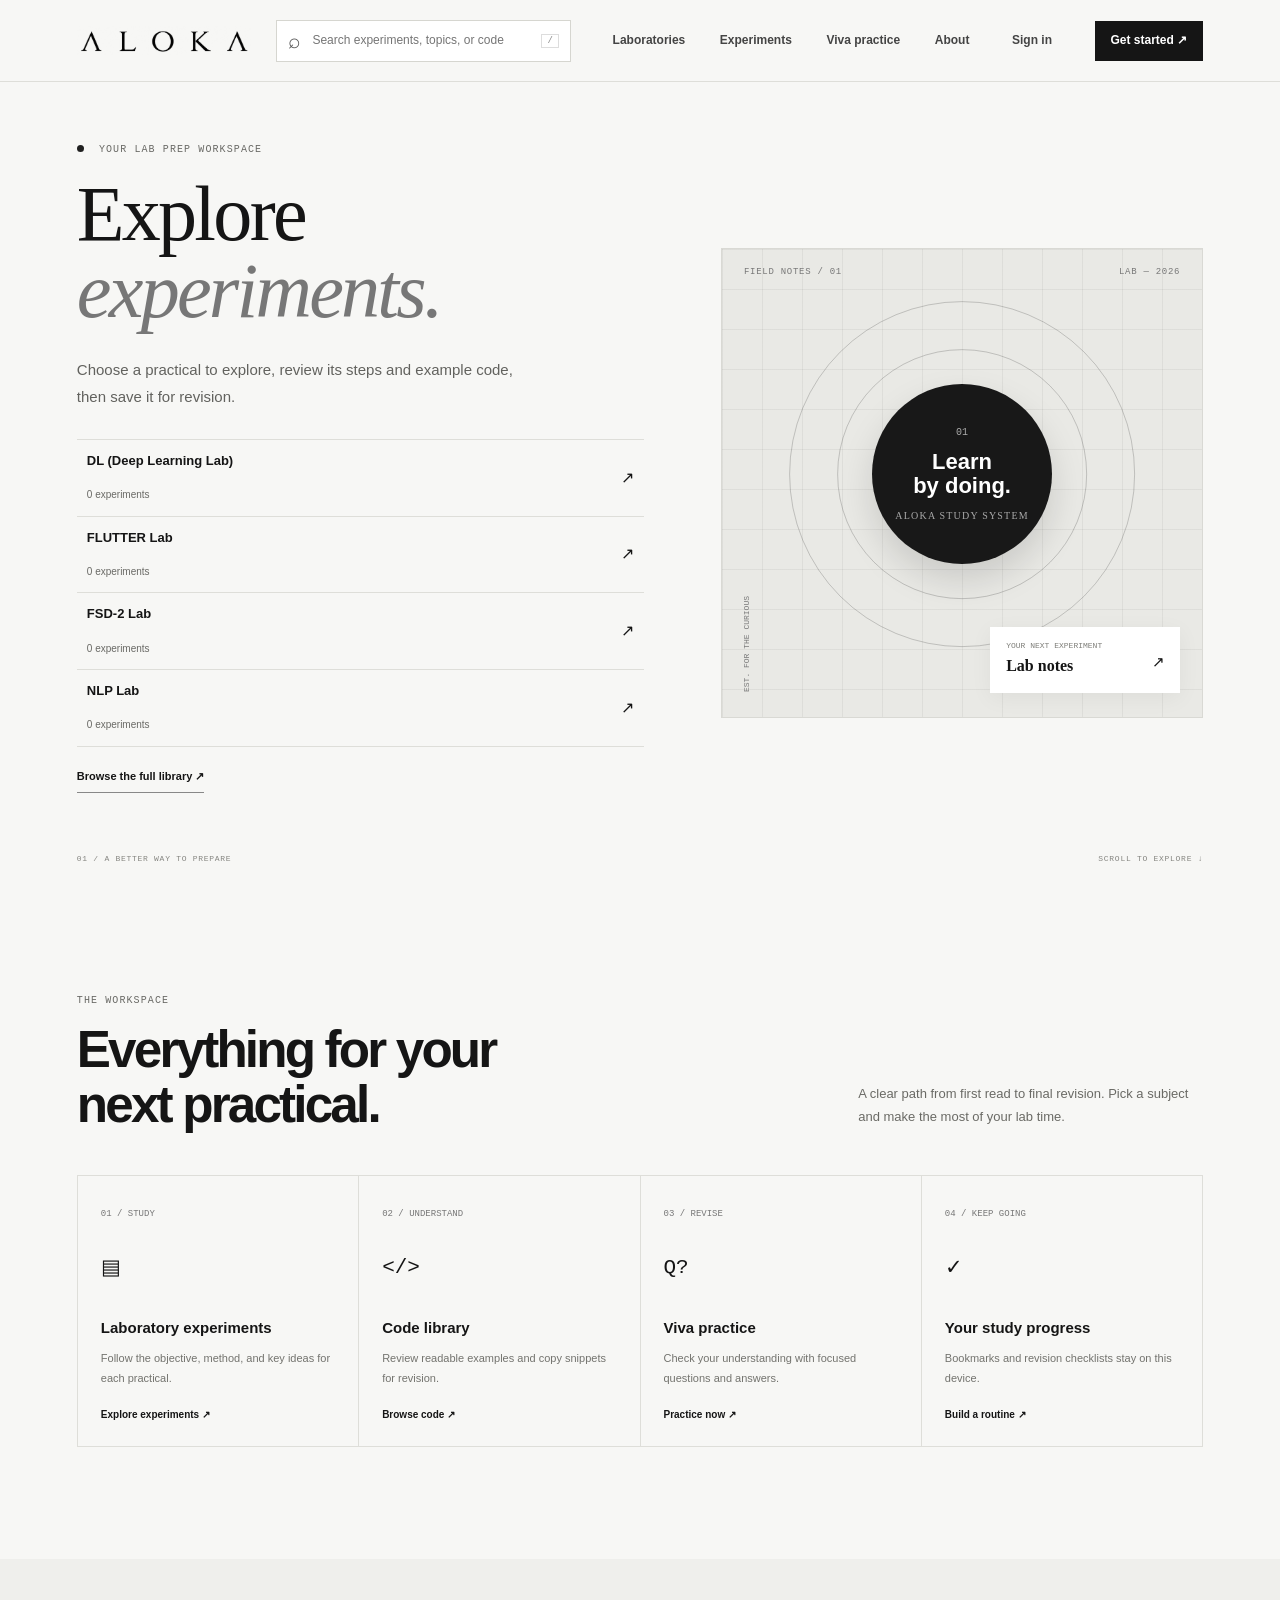
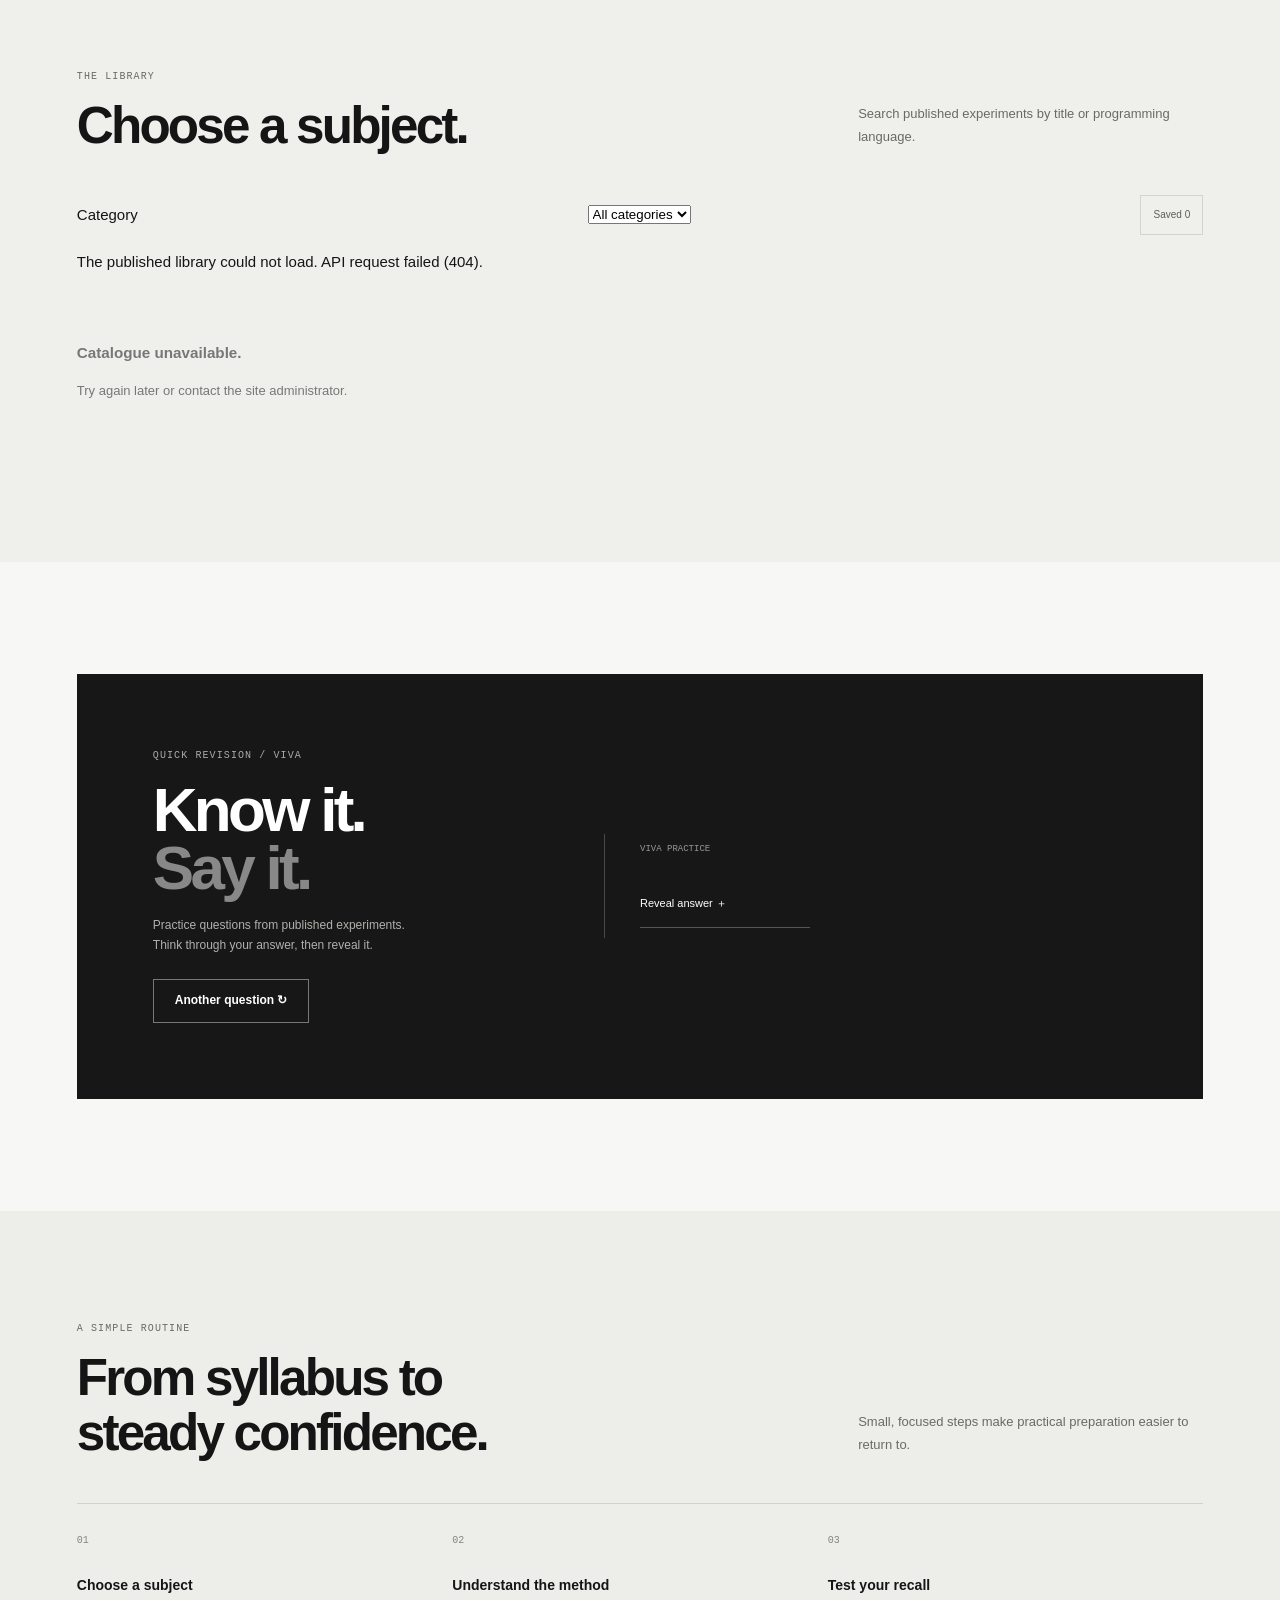
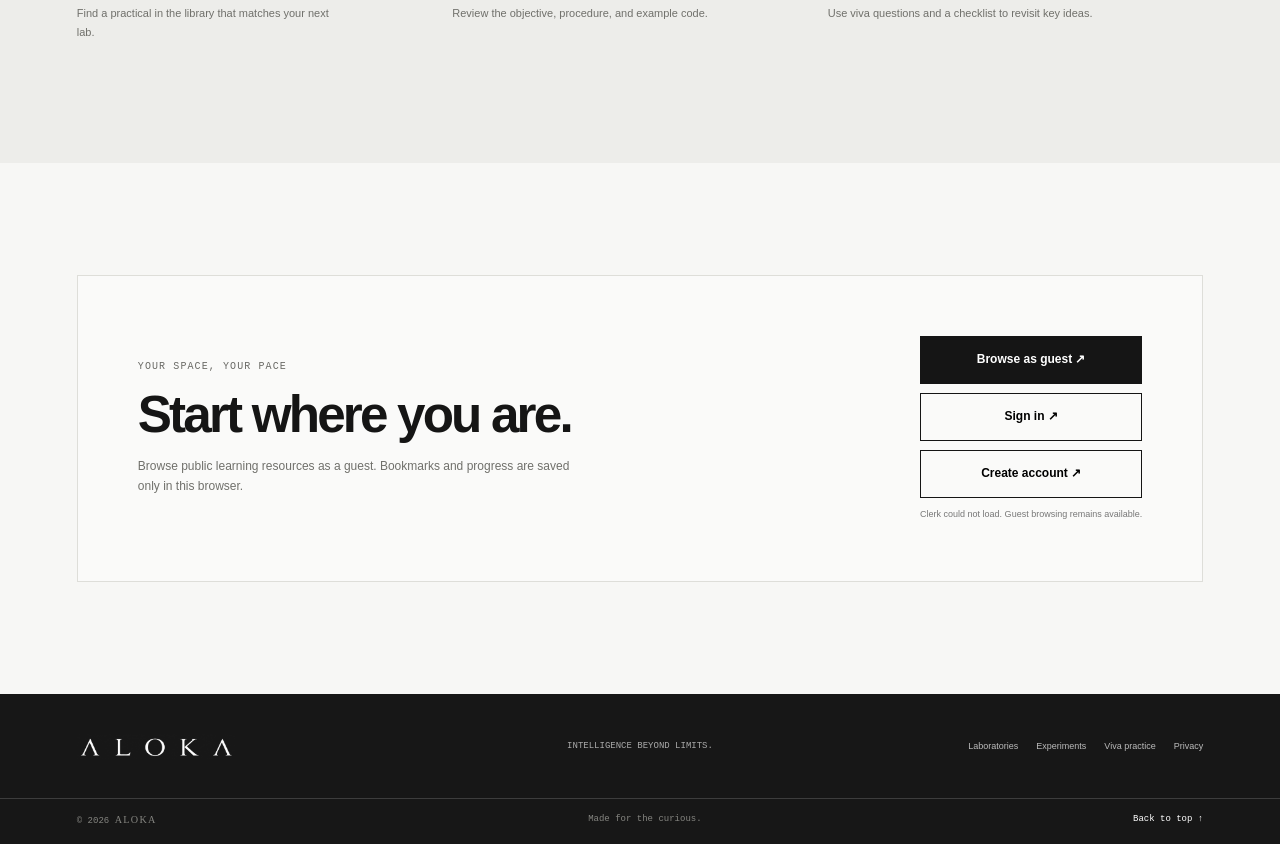
==== commit a950d72a: "Show subjects in homepage hero" ====
--- a/index.html
+++ b/index.html
@@ -1,6 +1,6 @@
 <!doctype html><html lang="en"><head><meta charset="utf-8"><meta name="viewport" content="width=device-width,initial-scale=1"><meta name="theme-color" content="#f7f7f5"><meta name="description" content="ALOKA is your laboratory preparation workspace."><title>ALOKA — Intelligence Beyond Limits</title><link rel="stylesheet" href="css/main.css?v=10"><script src="js/clerk-config.js?v=3" defer></script><script src="js/api-config.js?v=2" defer></script><script src="js/app.js?v=7" defer></script><script src="js/auth.js?v=3" defer></script></head><body>
 <a class="skip-link" href="#main">Skip to content</a><header class="site-header"><a class="brand" href="#home"><img class="brand-logo" src="assets/aloka-wordmark.png" width="1005" height="165" alt="ALOKA — Intelligence Beyond Limits"></a><label class="header-search" aria-label="Search experiments"><span aria-hidden="true">⌕</span><input id="search" type="search" placeholder="Search experiments, topics, or code" autocomplete="off"><kbd>/</kbd></label><button class="menu-toggle" aria-expanded="false" aria-controls="site-nav" aria-label="Open navigation"><span></span><span></span></button><nav id="site-nav" class="site-nav" aria-label="Main navigation"><a href="#laboratories">Laboratories</a><a href="#experiments">Experiments</a><a href="#viva">Viva practice</a><a href="#about">About</a><button class="nav-auth" id="nav-signin" type="button">Sign in</button><div id="clerk-user-button" hidden></div><a class="button button-dark button-small" href="#experiments">Get started ↗</a></nav></header>
-<main id="main"><section class="hero wrap" id="home"><div class="hero-copy"><p class="eyebrow"><span class="status-dot"></span> YOUR LAB PREP WORKSPACE</p><h1>Explore<br><span>experiments.</span></h1><p class="hero-lede">Choose a practical to explore, review its steps and example code, then save it for revision.</p><div id="hero-experiments" class="hero-experiment-list" aria-label="Experiments"></div><a class="hero-library-link" href="#experiments">Browse the full library ↗</a></div><div class="hero-art" aria-label="ALOKA laboratory learning"><div class="art-top"><span>FIELD NOTES / 01</span><span>LAB — 2026</span></div><div class="art-grid"></div><div class="orbit orbit-one"></div><div class="orbit orbit-two"></div><div class="art-core"><span>01</span><strong>Learn<br>by doing.</strong><i>ALOKA STUDY SYSTEM</i></div><div class="art-caption"><span>YOUR NEXT EXPERIMENT</span><strong>Lab notes</strong><span class="caption-arrow">↗</span></div><span class="art-index">EST. FOR THE CURIOUS</span></div><div class="hero-foot"><span>01 / A BETTER WAY TO PREPARE</span><span>SCROLL TO EXPLORE ↓</span></div></section>
+<main id="main"><section class="hero wrap" id="home"><div class="hero-copy"><p class="eyebrow"><span class="status-dot"></span> YOUR LAB PREP WORKSPACE</p><h1>Explore<br><span>experiments.</span></h1><p class="hero-lede">Choose a practical to explore, review its steps and example code, then save it for revision.</p><div id="hero-experiments" class="hero-experiment-list" aria-label="Subjects and search results" aria-live="polite"></div><a class="hero-library-link" href="#experiments">Browse the full library ↗</a></div><div class="hero-art" aria-label="ALOKA laboratory learning"><div class="art-top"><span>FIELD NOTES / 01</span><span>LAB — 2026</span></div><div class="art-grid"></div><div class="orbit orbit-one"></div><div class="orbit orbit-two"></div><div class="art-core"><span>01</span><strong>Learn<br>by doing.</strong><i>ALOKA STUDY SYSTEM</i></div><div class="art-caption"><span>YOUR NEXT EXPERIMENT</span><strong>Lab notes</strong><span class="caption-arrow">↗</span></div><span class="art-index">EST. FOR THE CURIOUS</span></div><div class="hero-foot"><span>01 / A BETTER WAY TO PREPARE</span><span>SCROLL TO EXPLORE ↓</span></div></section>
 <section class="section wrap" id="laboratories"><div class="section-heading"><div><p class="eyebrow">THE WORKSPACE</p><h2>Everything for your<br>next practical.</h2></div><p class="section-note">A clear path from first read to final revision. Pick a subject and make the most of your lab time.</p></div><div class="feature-grid"><article class="feature-card"><span class="card-number">01 / STUDY</span><div class="feature-icon">▤</div><h3>Laboratory experiments</h3><p>Follow the objective, method, and key ideas for each practical.</p><a href="#experiments" class="text-link">Explore experiments ↗</a></article><article class="feature-card"><span class="card-number">02 / UNDERSTAND</span><div class="feature-icon">&lt;/&gt;</div><h3>Code library</h3><p>Review readable examples and copy snippets for revision.</p><a href="#experiments" class="text-link">Browse code ↗</a></article><article class="feature-card"><span class="card-number">03 / REVISE</span><div class="feature-icon">Q?</div><h3>Viva practice</h3><p>Check your understanding with focused questions and answers.</p><a href="#viva" class="text-link">Practice now ↗</a></article><article class="feature-card"><span class="card-number">04 / KEEP GOING</span><div class="feature-icon">✓</div><h3>Your study progress</h3><p>Bookmarks and revision checklists stay on this device.</p><a href="#experiments" class="text-link">Build a routine ↗</a></article></div></section>
 <section class="section experiments-section" id="experiments"><div class="wrap"><div class="section-heading"><div><p class="eyebrow">THE LIBRARY <span class="library-count" id="library-count"></span></p><h2>Choose a subject.</h2></div><p class="section-note">Search published experiments by title or programming language.</p></div><div class="library-tools"><label for="category-filter">Category</label><select id="category-filter"><option value="all">All categories</option></select><button class="filter-chip" id="saved-filter" type="button" aria-pressed="false">Saved <span id="saved-count">0</span></button></div><p id="library-status" class="library-status" role="status" aria-live="polite">Loading published experiments…</p><div id="subject-list" class="subject-grid" aria-label="Experiment subjects" aria-live="polite"></div><div id="experiment-list" class="experiment-list" aria-live="polite" hidden></div><div id="empty-state" class="empty-state" hidden><h3>No experiments published yet.</h3><p>New laboratory experiments will appear here once the administrator publishes them.</p></div></div></section><section class="section wrap" id="viva"><div class="viva-panel" id="viva-panel"><div class="viva-intro"><p class="eyebrow">QUICK REVISION / VIVA</p><h2>Know it.<br><span>Say it.</span></h2><p>Practice questions from published experiments. Think through your answer, then reveal it.</p><button id="next-question" class="button button-light" type="button">Another question ↻</button></div><div class="question-card" id="question-card"><div class="question-meta"><span id="question-subject">VIVA PRACTICE</span><span id="question-count"></span></div><h3 id="question-text"></h3><button id="reveal-answer" class="answer-toggle" aria-expanded="false" type="button">Reveal answer ＋</button><p id="answer-text" class="answer-text" hidden></p></div><p id="viva-empty" class="viva-empty" hidden>Viva questions will appear here when an experiment is published.</p></div></section><section class="section how-section" id="about"><div class="wrap"><div class="section-heading"><div><p class="eyebrow">A SIMPLE ROUTINE</p><h2>From syllabus to<br>steady confidence.</h2></div><p class="section-note">Small, focused steps make practical preparation easier to return to.</p></div><div class="steps"><article><span>01</span><h3>Choose a subject</h3><p>Find a practical in the library that matches your next lab.</p></article><article><span>02</span><h3>Understand the method</h3><p>Review the objective, procedure, and example code.</p></article><article><span>03</span><h3>Test your recall</h3><p>Use viva questions and a checklist to revisit key ideas.</p></article></div></div></section><section class="section wrap" id="access"><div class="access-card"><div><p class="eyebrow">YOUR SPACE, YOUR PACE</p><h2>Start where you are.</h2><p>Browse public learning resources as a guest. Bookmarks and progress are saved only in this browser.</p></div><div class="access-actions"><a class="button button-dark" href="#experiments">Browse as guest ↗</a><button class="button button-outline" id="signin" type="button">Sign in ↗</button><button class="button button-outline" id="signup" type="button">Create account ↗</button><small id="auth-status">Add the Clerk publishable key to enable sign-in.</small></div></div></section></main>
 <footer class="site-footer"><div class="wrap footer-main"><a class="brand brand-footer" href="#home"><img class="brand-logo" src="assets/aloka-wordmark.png" width="1005" height="165" alt="ALOKA — Intelligence Beyond Limits"></a><p>INTELLIGENCE BEYOND LIMITS.</p><nav aria-label="Footer"><a href="#laboratories">Laboratories</a><a href="#experiments">Experiments</a><a href="#viva">Viva practice</a><a href="privacy.html">Privacy</a></nav></div><div class="wrap footer-bottom"><span>© <span id="year"></span> <span class="brand-name">ALOKA</span></span><span>Made for the curious.</span><a href="#home">Back to top ↑</a></div></footer><dialog id="experiment-dialog" class="experiment-dialog"><div class="experiment-dialog-inner"><button id="close-experiment" class="detail-close" type="button" aria-label="Close experiment details">Close ×</button><article id="experiment-detail-content"></article></div></dialog></body></html>
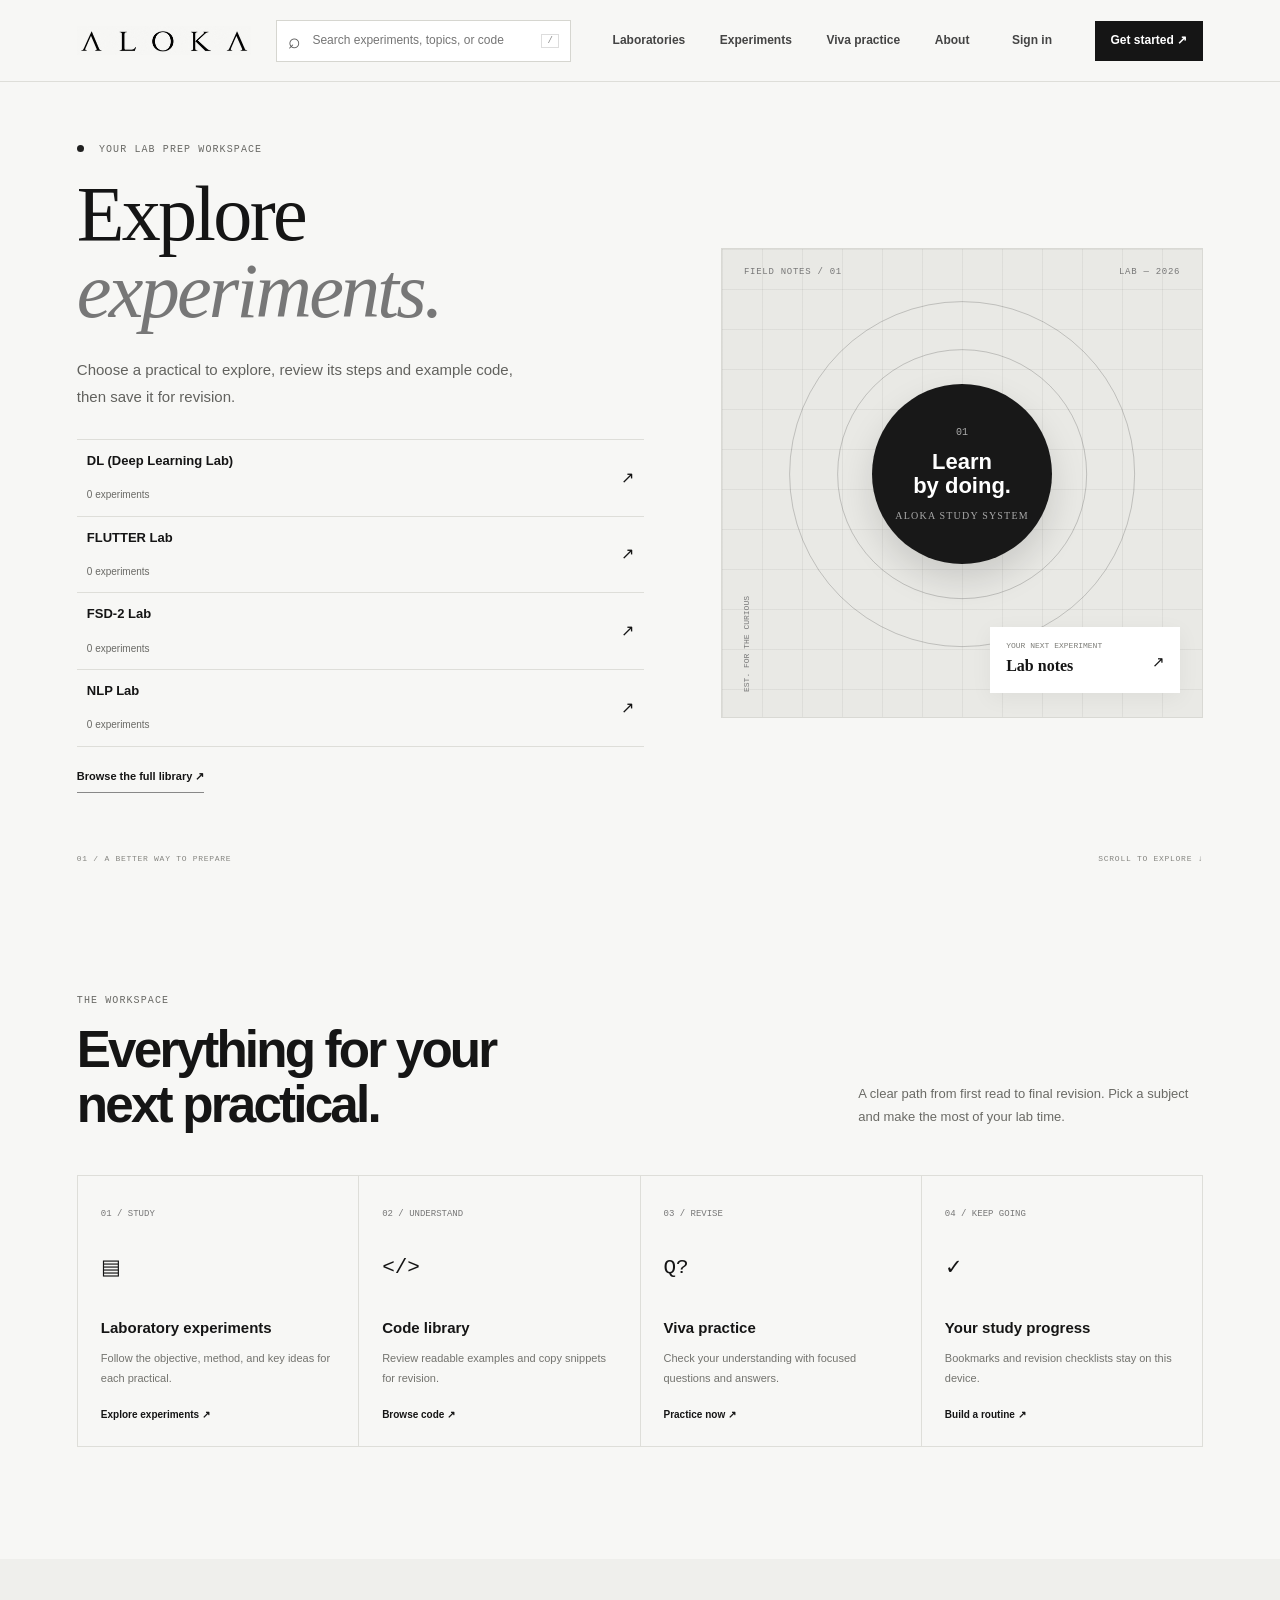
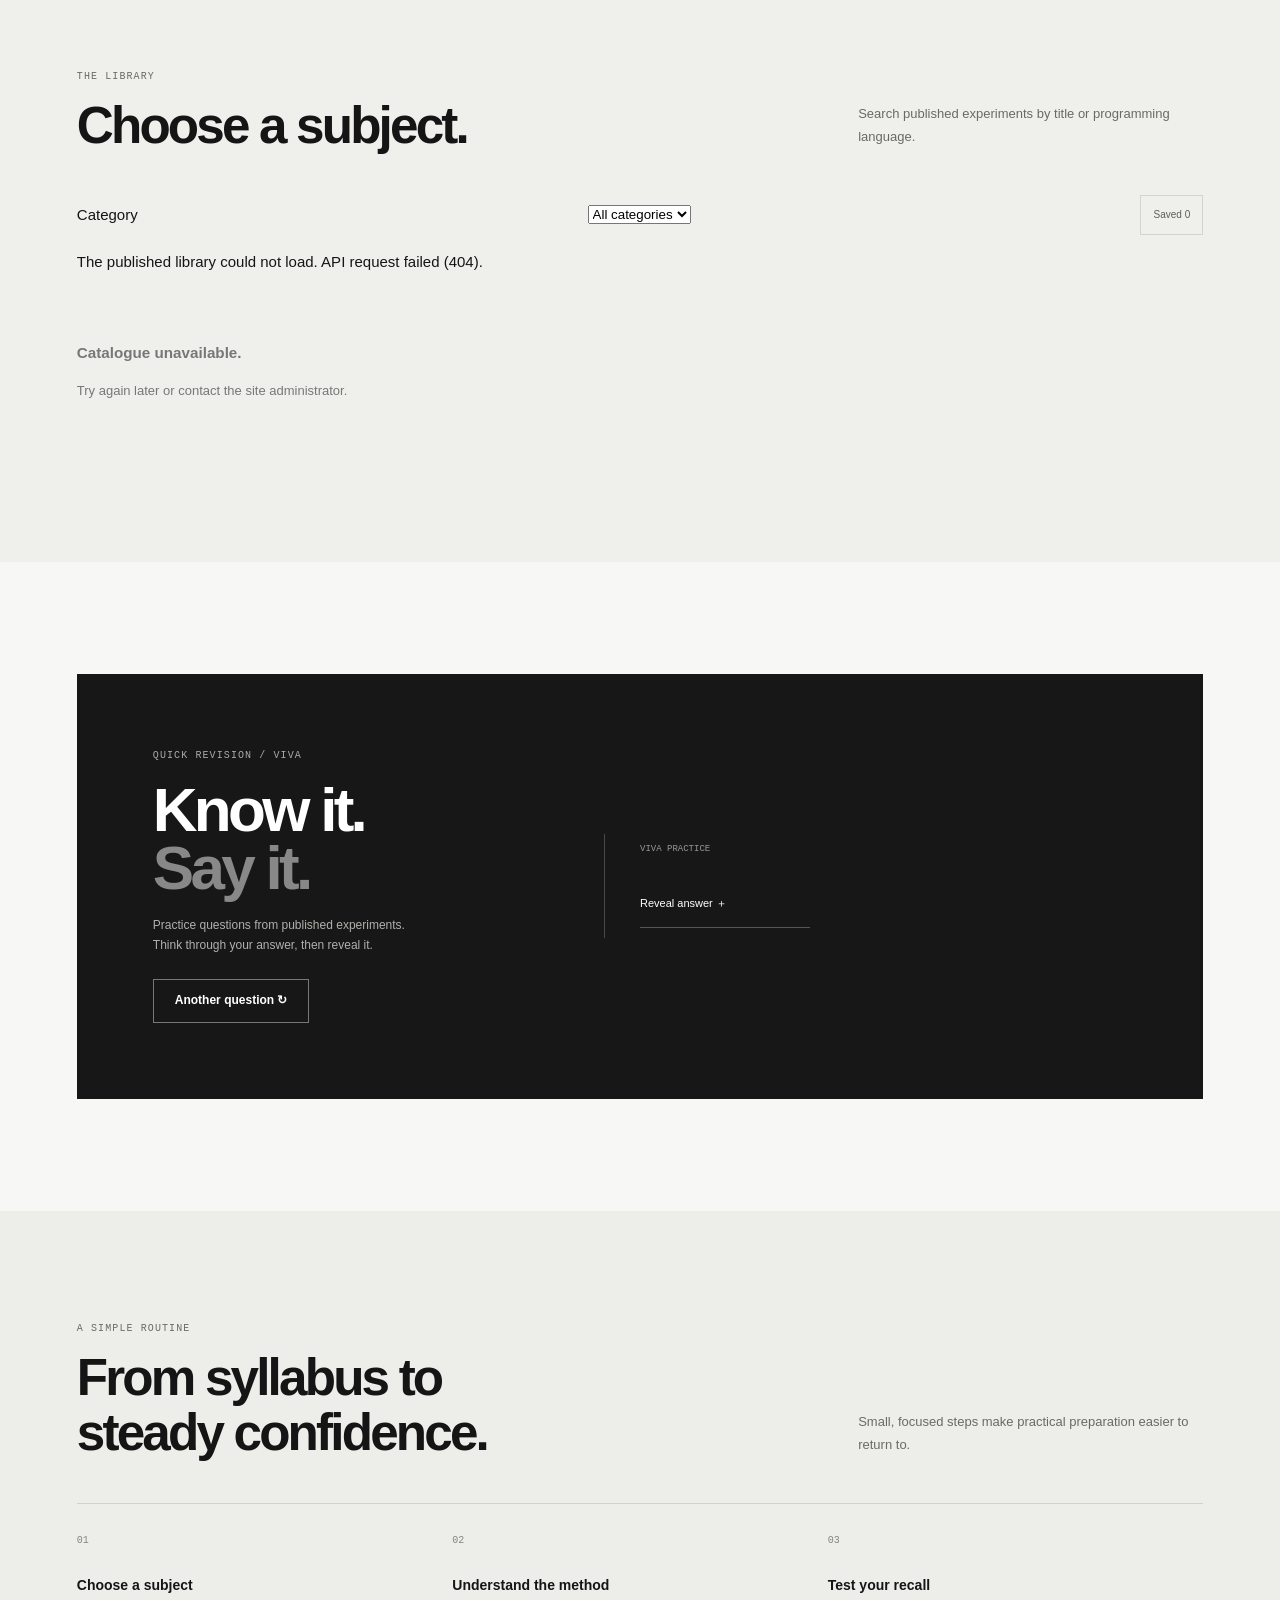
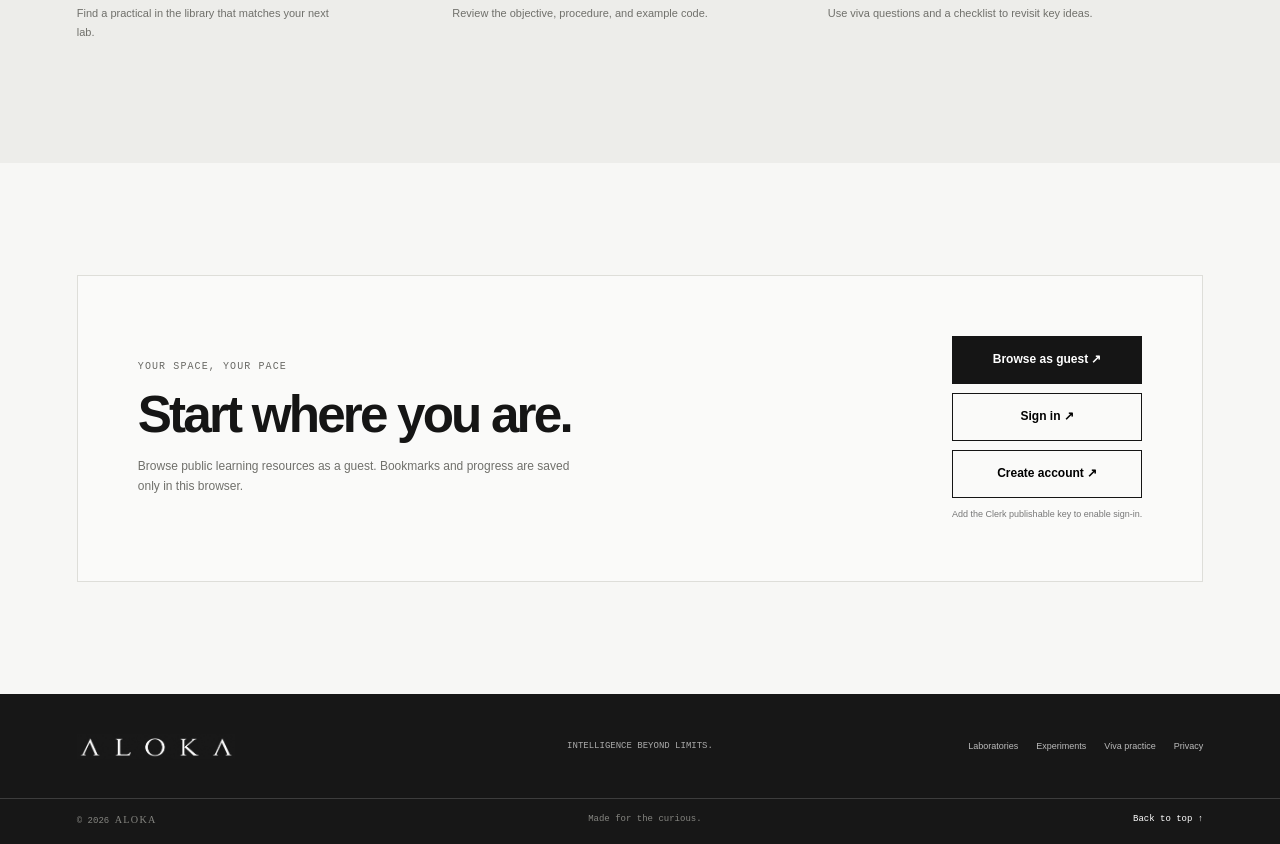
==== commit c911eae3: "Improve public page loading performance" ====
--- a/index.html
+++ b/index.html
@@ -1,9 +1,9 @@
-<!doctype html><html lang="en"><head><meta charset="utf-8"><meta name="viewport" content="width=device-width,initial-scale=1"><meta name="theme-color" content="#f7f7f5"><meta name="description" content="ALOKA is your laboratory preparation workspace."><title>ALOKA — Intelligence Beyond Limits</title><link rel="stylesheet" href="css/main.css?v=10"><script src="js/clerk-config.js?v=3" defer></script><script src="js/api-config.js?v=2" defer></script><script src="js/app.js?v=7" defer></script><script src="js/auth.js?v=3" defer></script></head><body>
-<a class="skip-link" href="#main">Skip to content</a><header class="site-header"><a class="brand" href="#home"><img class="brand-logo" src="assets/aloka-wordmark.png" width="1005" height="165" alt="ALOKA — Intelligence Beyond Limits"></a><label class="header-search" aria-label="Search experiments"><span aria-hidden="true">⌕</span><input id="search" type="search" placeholder="Search experiments, topics, or code" autocomplete="off"><kbd>/</kbd></label><button class="menu-toggle" aria-expanded="false" aria-controls="site-nav" aria-label="Open navigation"><span></span><span></span></button><nav id="site-nav" class="site-nav" aria-label="Main navigation"><a href="#laboratories">Laboratories</a><a href="#experiments">Experiments</a><a href="#viva">Viva practice</a><a href="#about">About</a><button class="nav-auth" id="nav-signin" type="button">Sign in</button><div id="clerk-user-button" hidden></div><a class="button button-dark button-small" href="#experiments">Get started ↗</a></nav></header>
+<!doctype html><html lang="en"><head><meta charset="utf-8"><meta name="viewport" content="width=device-width,initial-scale=1"><meta name="theme-color" content="#f7f7f5"><meta name="description" content="ALOKA is your laboratory preparation workspace."><title>ALOKA — Intelligence Beyond Limits</title><link rel="stylesheet" href="css/main.css?v=11"><script src="js/clerk-config.js?v=3" defer></script><script src="js/api-config.js?v=2" defer></script><script src="js/app.js?v=10" defer></script><script src="js/auth.js?v=4" defer></script></head><body>
+<a class="skip-link" href="#main">Skip to content</a><header class="site-header"><a class="brand" href="#home"><picture><source type="image/webp" srcset="assets/aloka-wordmark.webp 348w, assets/aloka-wordmark-3x.webp 522w" sizes="174px"><img class="brand-logo" src="assets/aloka-wordmark.png" width="1005" height="165" alt="ALOKA — Intelligence Beyond Limits" decoding="async" fetchpriority="high"></picture></a><label class="header-search" aria-label="Search experiments"><span aria-hidden="true">⌕</span><input id="search" type="search" placeholder="Search experiments, topics, or code" autocomplete="off"><kbd>/</kbd></label><button class="menu-toggle" aria-expanded="false" aria-controls="site-nav" aria-label="Open navigation"><span></span><span></span></button><nav id="site-nav" class="site-nav" aria-label="Main navigation"><a href="#laboratories">Laboratories</a><a href="#experiments">Experiments</a><a href="#viva">Viva practice</a><a href="#about">About</a><button class="nav-auth" id="nav-signin" type="button">Sign in</button><div id="clerk-user-button" hidden></div><a class="button button-dark button-small" href="#experiments">Get started ↗</a></nav></header>
 <main id="main"><section class="hero wrap" id="home"><div class="hero-copy"><p class="eyebrow"><span class="status-dot"></span> YOUR LAB PREP WORKSPACE</p><h1>Explore<br><span>experiments.</span></h1><p class="hero-lede">Choose a practical to explore, review its steps and example code, then save it for revision.</p><div id="hero-experiments" class="hero-experiment-list" aria-label="Subjects and search results" aria-live="polite"></div><a class="hero-library-link" href="#experiments">Browse the full library ↗</a></div><div class="hero-art" aria-label="ALOKA laboratory learning"><div class="art-top"><span>FIELD NOTES / 01</span><span>LAB — 2026</span></div><div class="art-grid"></div><div class="orbit orbit-one"></div><div class="orbit orbit-two"></div><div class="art-core"><span>01</span><strong>Learn<br>by doing.</strong><i>ALOKA STUDY SYSTEM</i></div><div class="art-caption"><span>YOUR NEXT EXPERIMENT</span><strong>Lab notes</strong><span class="caption-arrow">↗</span></div><span class="art-index">EST. FOR THE CURIOUS</span></div><div class="hero-foot"><span>01 / A BETTER WAY TO PREPARE</span><span>SCROLL TO EXPLORE ↓</span></div></section>
 <section class="section wrap" id="laboratories"><div class="section-heading"><div><p class="eyebrow">THE WORKSPACE</p><h2>Everything for your<br>next practical.</h2></div><p class="section-note">A clear path from first read to final revision. Pick a subject and make the most of your lab time.</p></div><div class="feature-grid"><article class="feature-card"><span class="card-number">01 / STUDY</span><div class="feature-icon">▤</div><h3>Laboratory experiments</h3><p>Follow the objective, method, and key ideas for each practical.</p><a href="#experiments" class="text-link">Explore experiments ↗</a></article><article class="feature-card"><span class="card-number">02 / UNDERSTAND</span><div class="feature-icon">&lt;/&gt;</div><h3>Code library</h3><p>Review readable examples and copy snippets for revision.</p><a href="#experiments" class="text-link">Browse code ↗</a></article><article class="feature-card"><span class="card-number">03 / REVISE</span><div class="feature-icon">Q?</div><h3>Viva practice</h3><p>Check your understanding with focused questions and answers.</p><a href="#viva" class="text-link">Practice now ↗</a></article><article class="feature-card"><span class="card-number">04 / KEEP GOING</span><div class="feature-icon">✓</div><h3>Your study progress</h3><p>Bookmarks and revision checklists stay on this device.</p><a href="#experiments" class="text-link">Build a routine ↗</a></article></div></section>
 <section class="section experiments-section" id="experiments"><div class="wrap"><div class="section-heading"><div><p class="eyebrow">THE LIBRARY <span class="library-count" id="library-count"></span></p><h2>Choose a subject.</h2></div><p class="section-note">Search published experiments by title or programming language.</p></div><div class="library-tools"><label for="category-filter">Category</label><select id="category-filter"><option value="all">All categories</option></select><button class="filter-chip" id="saved-filter" type="button" aria-pressed="false">Saved <span id="saved-count">0</span></button></div><p id="library-status" class="library-status" role="status" aria-live="polite">Loading published experiments…</p><div id="subject-list" class="subject-grid" aria-label="Experiment subjects" aria-live="polite"></div><div id="experiment-list" class="experiment-list" aria-live="polite" hidden></div><div id="empty-state" class="empty-state" hidden><h3>No experiments published yet.</h3><p>New laboratory experiments will appear here once the administrator publishes them.</p></div></div></section><section class="section wrap" id="viva"><div class="viva-panel" id="viva-panel"><div class="viva-intro"><p class="eyebrow">QUICK REVISION / VIVA</p><h2>Know it.<br><span>Say it.</span></h2><p>Practice questions from published experiments. Think through your answer, then reveal it.</p><button id="next-question" class="button button-light" type="button">Another question ↻</button></div><div class="question-card" id="question-card"><div class="question-meta"><span id="question-subject">VIVA PRACTICE</span><span id="question-count"></span></div><h3 id="question-text"></h3><button id="reveal-answer" class="answer-toggle" aria-expanded="false" type="button">Reveal answer ＋</button><p id="answer-text" class="answer-text" hidden></p></div><p id="viva-empty" class="viva-empty" hidden>Viva questions will appear here when an experiment is published.</p></div></section><section class="section how-section" id="about"><div class="wrap"><div class="section-heading"><div><p class="eyebrow">A SIMPLE ROUTINE</p><h2>From syllabus to<br>steady confidence.</h2></div><p class="section-note">Small, focused steps make practical preparation easier to return to.</p></div><div class="steps"><article><span>01</span><h3>Choose a subject</h3><p>Find a practical in the library that matches your next lab.</p></article><article><span>02</span><h3>Understand the method</h3><p>Review the objective, procedure, and example code.</p></article><article><span>03</span><h3>Test your recall</h3><p>Use viva questions and a checklist to revisit key ideas.</p></article></div></div></section><section class="section wrap" id="access"><div class="access-card"><div><p class="eyebrow">YOUR SPACE, YOUR PACE</p><h2>Start where you are.</h2><p>Browse public learning resources as a guest. Bookmarks and progress are saved only in this browser.</p></div><div class="access-actions"><a class="button button-dark" href="#experiments">Browse as guest ↗</a><button class="button button-outline" id="signin" type="button">Sign in ↗</button><button class="button button-outline" id="signup" type="button">Create account ↗</button><small id="auth-status">Add the Clerk publishable key to enable sign-in.</small></div></div></section></main>
-<footer class="site-footer"><div class="wrap footer-main"><a class="brand brand-footer" href="#home"><img class="brand-logo" src="assets/aloka-wordmark.png" width="1005" height="165" alt="ALOKA — Intelligence Beyond Limits"></a><p>INTELLIGENCE BEYOND LIMITS.</p><nav aria-label="Footer"><a href="#laboratories">Laboratories</a><a href="#experiments">Experiments</a><a href="#viva">Viva practice</a><a href="privacy.html">Privacy</a></nav></div><div class="wrap footer-bottom"><span>© <span id="year"></span> <span class="brand-name">ALOKA</span></span><span>Made for the curious.</span><a href="#home">Back to top ↑</a></div></footer><dialog id="experiment-dialog" class="experiment-dialog"><div class="experiment-dialog-inner"><button id="close-experiment" class="detail-close" type="button" aria-label="Close experiment details">Close ×</button><article id="experiment-detail-content"></article></div></dialog></body></html>
+<footer class="site-footer"><div class="wrap footer-main"><a class="brand brand-footer" href="#home"><picture><source type="image/webp" srcset="assets/aloka-wordmark.webp 348w, assets/aloka-wordmark-3x.webp 522w" sizes="174px"><img class="brand-logo" src="assets/aloka-wordmark.png" width="1005" height="165" alt="ALOKA — Intelligence Beyond Limits" loading="lazy" decoding="async" fetchpriority="low"></picture></a><p>INTELLIGENCE BEYOND LIMITS.</p><nav aria-label="Footer"><a href="#laboratories">Laboratories</a><a href="#experiments">Experiments</a><a href="#viva">Viva practice</a><a href="privacy.html">Privacy</a></nav></div><div class="wrap footer-bottom"><span>© <span id="year"></span> <span class="brand-name">ALOKA</span></span><span>Made for the curious.</span><a href="#home">Back to top ↑</a></div></footer><dialog id="experiment-dialog" class="experiment-dialog"><div class="experiment-dialog-inner"><button id="close-experiment" class="detail-close" type="button" aria-label="Close experiment details">Close ×</button><article id="experiment-detail-content"></article></div></dialog></body></html>
 
 
 
--- a/css/main.css
+++ b/css/main.css
@@ -4,7 +4,7 @@
 
 /* ALOKA identity and header search */
 :root{--brand-serif:'Bodoni MT',Didot,'Times New Roman',serif}
-.brand{gap:0;flex-shrink:0}.brand-logo{display:block;width:174px;height:auto;max-height:34px;object-fit:contain}.brand-footer .brand-logo{width:158px;max-height:31px;filter:invert(1)}
+.brand{gap:0;flex-shrink:0}.brand picture{display:block}.brand-logo{display:block;width:174px;height:auto;max-height:34px;object-fit:contain}.brand-footer .brand-logo{width:158px;max-height:31px;filter:invert(1)}
 .site-header{gap:clamp(14px,2vw,28px)}.header-search{width:clamp(190px,23vw,330px);height:42px;flex-shrink:1;padding:0 11px;display:flex;align-items:center;gap:9px;border:1px solid #d6d6d0;background:#fff;color:#555}.header-search>span{font-size:21px;line-height:1}.header-search input{width:100%;min-width:0;border:0;outline:0;background:transparent;font-size:12px}.header-search input:focus-visible{outline:0}.header-search kbd{padding:1px 5px;border:1px solid #ddd;color:#888;font:9px var(--mono)}.site-nav{margin-left:auto}
 .hero-copy{max-width:650px}.hero h1{font-family:var(--brand-serif);font-weight:500;letter-spacing:-.035em}.hero h1 span{font-style:italic;color:#777}.hero-experiment-list{margin:4px 0 13px;border-top:1px solid var(--line)}.hero-experiment{min-height:56px;padding:10px 8px;display:flex;align-items:center;justify-content:space-between;gap:15px;border-bottom:1px solid var(--line);transition:padding .18s,background .18s}.hero-experiment:hover{padding-inline:14px;background:#fff}.hero-experiment strong,.hero-experiment small{display:block}.hero-experiment strong{font-size:13px}.hero-experiment small{margin-top:2px;color:var(--muted);font-size:10px}.hero-experiment>span:last-child{font-size:16px}.hero-no-results{margin:12px 0;color:var(--muted);font-size:12px}.hero-library-link{display:inline-block;padding:7px 0;border-bottom:1px solid #888;font-size:11px;font-weight:700}.art-core i{font-family:var(--brand-serif);font-size:10px;letter-spacing:.12em}.art-caption strong{font-family:var(--brand-serif);font-size:16px;font-weight:600}
 @media(max-width:1050px){.site-nav{gap:12px;font-size:11px}.header-search{width:clamp(170px,20vw,230px)}.brand-logo{width:150px}.hero{grid-template-columns:1fr .8fr;gap:4vw}}
@@ -19,3 +19,4 @@
 .experiment-group{margin-bottom:30px}.experiment-group-title{margin:0;padding:15px 8px;border-bottom:1px solid #d6d6d0;font-size:13px;font-weight:600}.menu-toggle[aria-expanded=true] span:first-child{transform:translateY(3px) rotate(45deg)}.menu-toggle[aria-expanded=true] span:last-child{transform:translateY(-3px) rotate(-45deg)}.menu-toggle span{transition:transform .15s ease}
 @media(max-width:640px){.experiment-group-title{padding-inline:3px}.experiment-row{grid-template-columns:36px minmax(0,1fr) 44px}.experiment-row .row-title{max-width:100%;text-align:left;line-height:1.45}.experiment-row .row-subtitle{overflow-wrap:anywhere}.experiment-row .row-number{font-size:9px}}
 .subject-grid{display:grid;grid-template-columns:repeat(auto-fit,minmax(min(100%,250px),1fr));gap:12px}.subject-card{min-height:178px;padding:20px;position:relative;display:flex;flex-direction:column;align-items:flex-start;justify-content:space-between;gap:12px;border:1px solid var(--line);background:#f8f8f6;color:var(--ink);text-align:left;cursor:pointer;transition:background .18s,transform .18s,border-color .18s}.subject-card:hover{transform:translateY(-2px);border-color:#aaa;background:#fff}.subject-card-number,.subject-card-count{color:var(--muted);font:10px var(--mono)}.subject-card-title{max-width:calc(100% - 28px);font:500 22px/1.2 var(--brand-serif)}.subject-card-arrow{position:absolute;right:20px;bottom:19px;font-size:17px}.subject-list-heading{padding:12px 8px 18px;border-bottom:1px solid var(--line)}.subject-back{padding:0;border:0;border-bottom:1px solid #999;background:none;color:var(--muted);font-size:11px;cursor:pointer}.subject-list-heading h3{margin:18px 0 0;font:500 clamp(25px,4vw,34px)/1.2 var(--brand-serif)}.subject-list-heading>span{display:block;margin-top:5px;color:var(--muted);font-size:11px}.experiment-list[hidden],.subject-grid[hidden]{display:none}@media(max-width:640px){.subject-grid{grid-template-columns:1fr}.subject-card{min-height:140px;padding:17px}.subject-card-title{font-size:20px}.subject-list-heading{padding-inline:3px}}
+.hero-subject-back{min-height:44px;padding:0 8px;border:0;border-bottom:1px solid var(--line);background:transparent;color:var(--muted);font-size:11px;text-align:left;cursor:pointer}.hero-subject-back:hover{color:var(--ink);background:#fff}
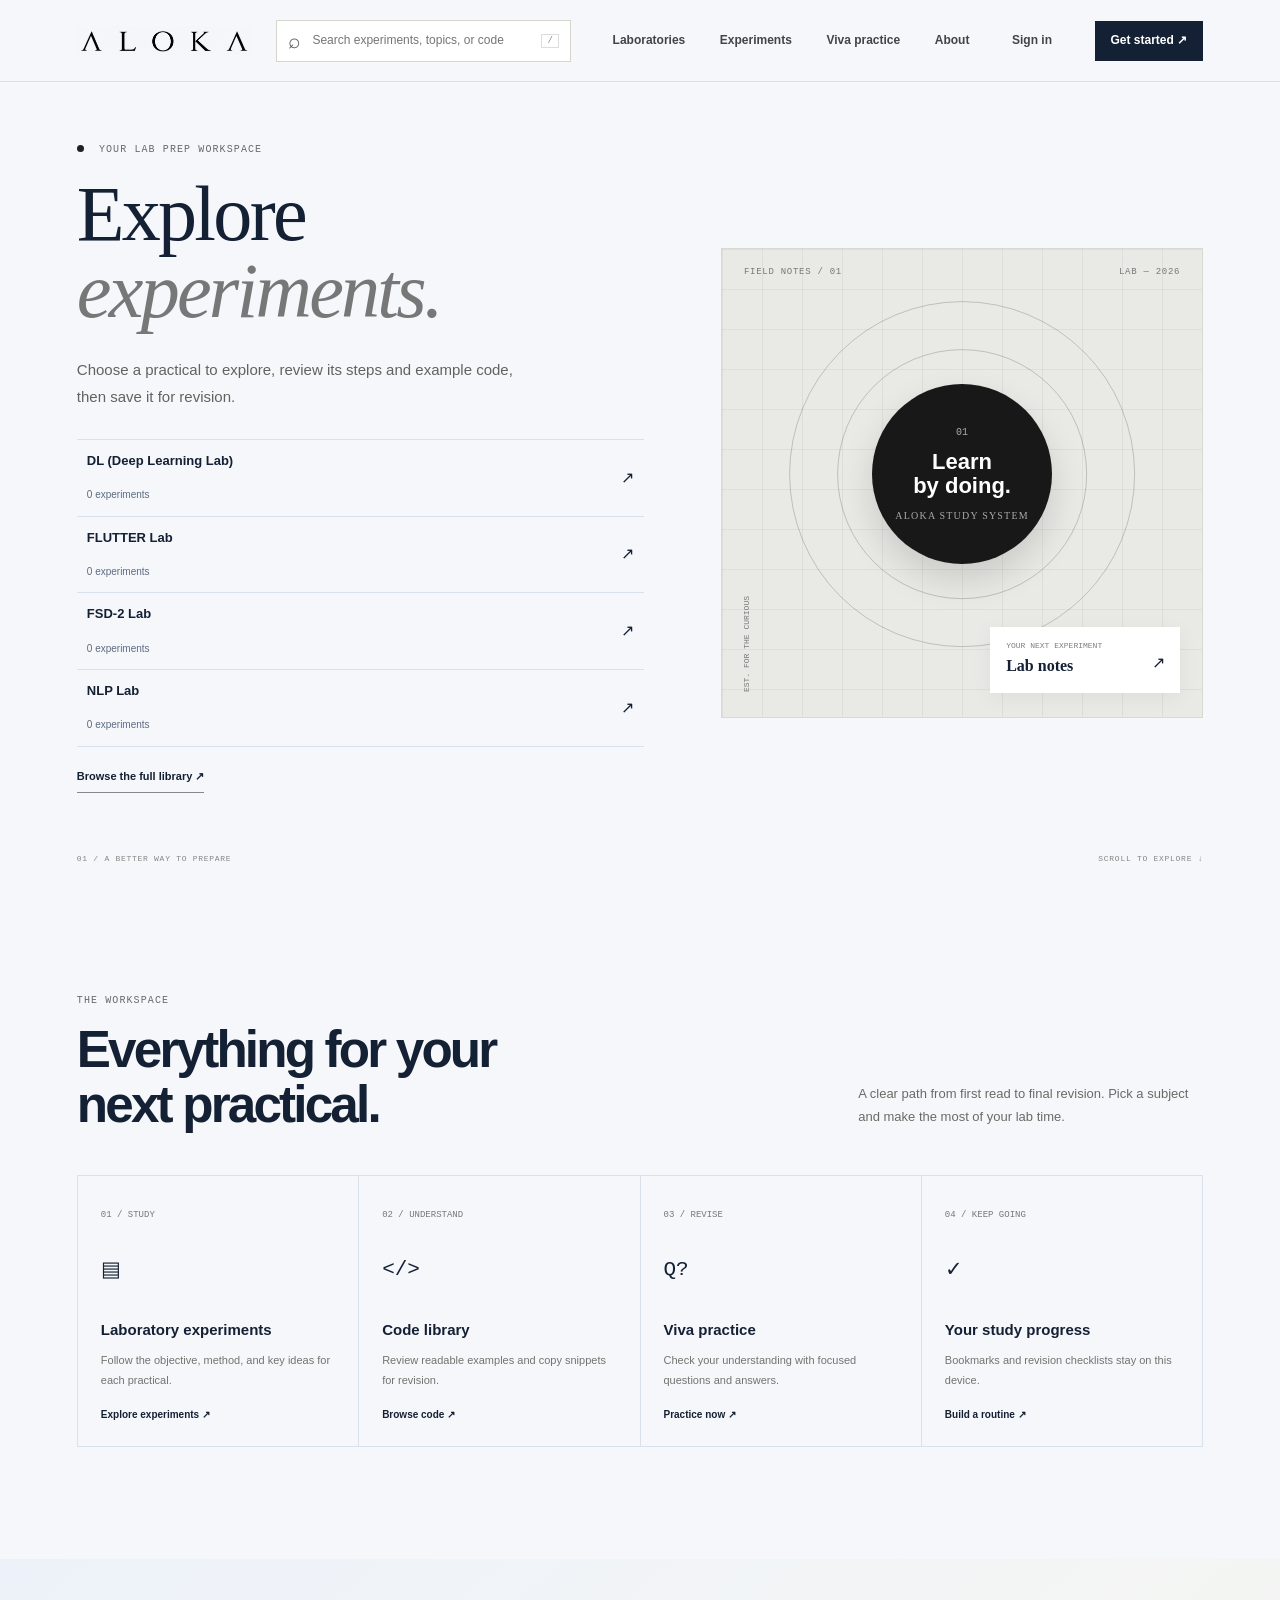
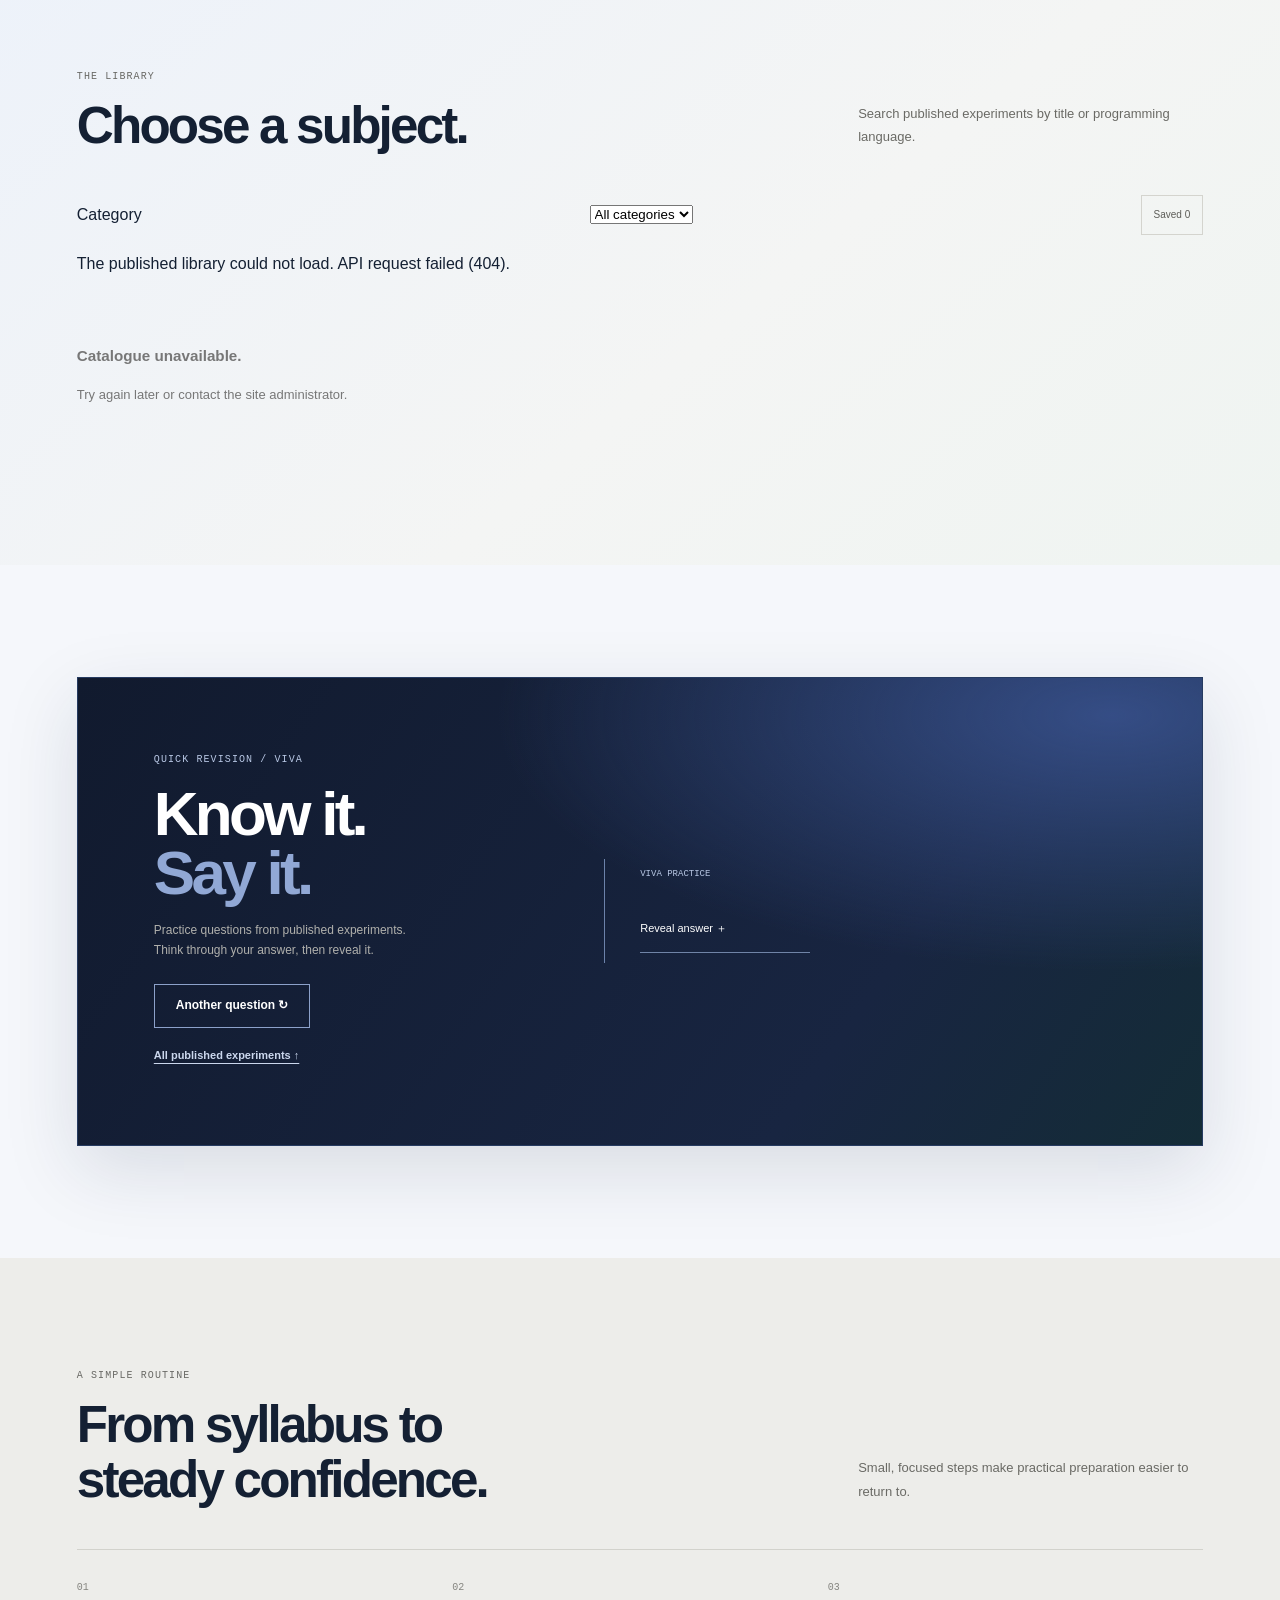
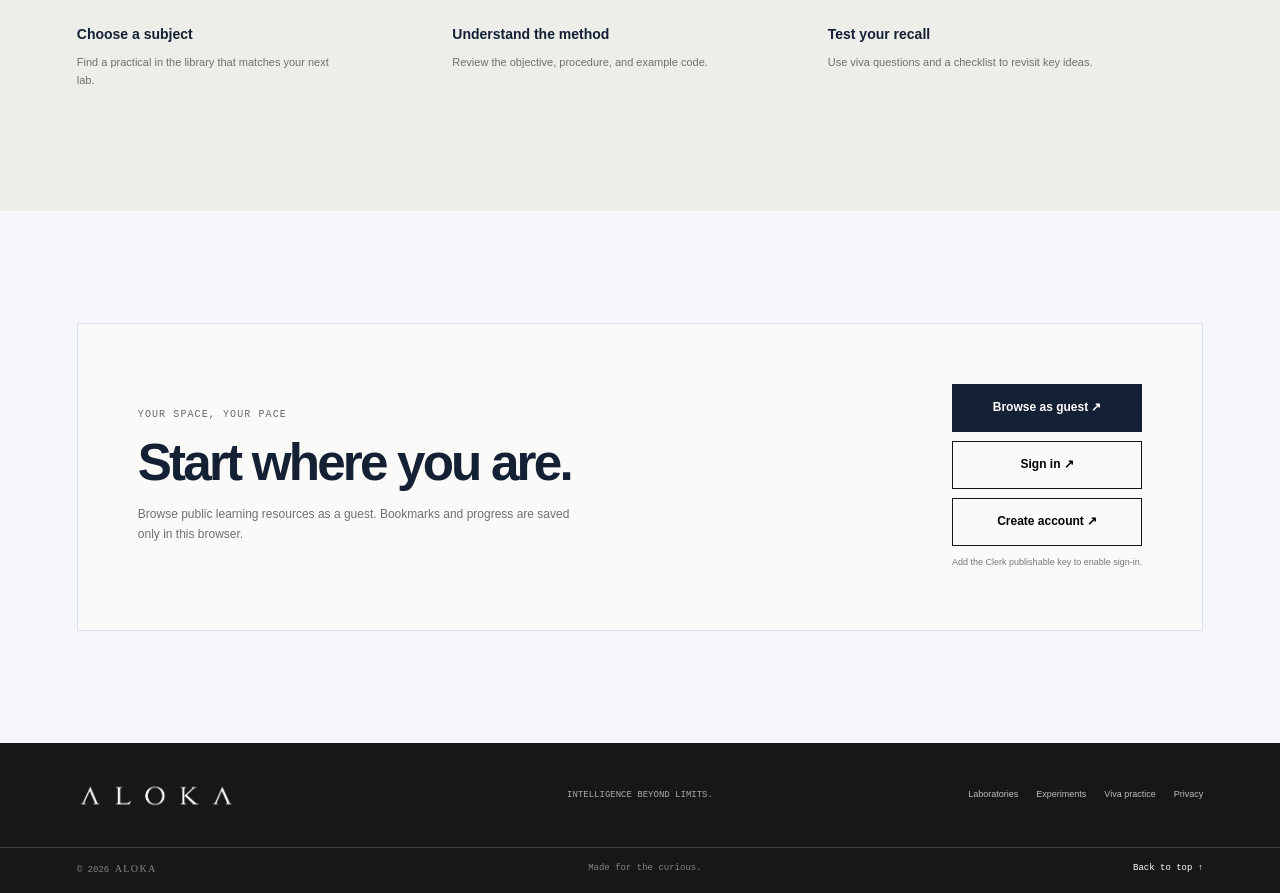
==== commit cc75f1d1: "Add source-aware Viva practice and verification" ====
--- a/index.html
+++ b/index.html
@@ -2,7 +2,7 @@
 <a class="skip-link" href="#main">Skip to content</a><header class="site-header"><a class="brand" href="#home"><picture><source type="image/webp" srcset="assets/aloka-wordmark.webp 348w, assets/aloka-wordmark-3x.webp 522w" sizes="174px"><img class="brand-logo" src="assets/aloka-wordmark.png" width="1005" height="165" alt="ALOKA — Intelligence Beyond Limits" decoding="async" fetchpriority="high"></picture></a><label class="header-search" aria-label="Search experiments"><span aria-hidden="true">⌕</span><input id="search" type="search" placeholder="Search experiments, topics, or code" autocomplete="off"><kbd>/</kbd></label><button class="menu-toggle" aria-expanded="false" aria-controls="site-nav" aria-label="Open navigation"><span></span><span></span></button><nav id="site-nav" class="site-nav" aria-label="Main navigation"><a href="#laboratories">Laboratories</a><a href="#experiments">Experiments</a><a href="#viva">Viva practice</a><a href="#about">About</a><button class="nav-auth" id="nav-signin" type="button">Sign in</button><div id="clerk-user-button" hidden></div><a class="button button-dark button-small" href="#experiments">Get started ↗</a></nav></header>
 <main id="main"><section class="hero wrap" id="home"><div class="hero-copy"><p class="eyebrow"><span class="status-dot"></span> YOUR LAB PREP WORKSPACE</p><h1>Explore<br><span>experiments.</span></h1><p class="hero-lede">Choose a practical to explore, review its steps and example code, then save it for revision.</p><div id="hero-experiments" class="hero-experiment-list" aria-label="Subjects and search results" aria-live="polite"></div><a class="hero-library-link" href="#experiments">Browse the full library ↗</a></div><div class="hero-art" aria-label="ALOKA laboratory learning"><div class="art-top"><span>FIELD NOTES / 01</span><span>LAB — 2026</span></div><div class="art-grid"></div><div class="orbit orbit-one"></div><div class="orbit orbit-two"></div><div class="art-core"><span>01</span><strong>Learn<br>by doing.</strong><i>ALOKA STUDY SYSTEM</i></div><div class="art-caption"><span>YOUR NEXT EXPERIMENT</span><strong>Lab notes</strong><span class="caption-arrow">↗</span></div><span class="art-index">EST. FOR THE CURIOUS</span></div><div class="hero-foot"><span>01 / A BETTER WAY TO PREPARE</span><span>SCROLL TO EXPLORE ↓</span></div></section>
 <section class="section wrap" id="laboratories"><div class="section-heading"><div><p class="eyebrow">THE WORKSPACE</p><h2>Everything for your<br>next practical.</h2></div><p class="section-note">A clear path from first read to final revision. Pick a subject and make the most of your lab time.</p></div><div class="feature-grid"><article class="feature-card"><span class="card-number">01 / STUDY</span><div class="feature-icon">▤</div><h3>Laboratory experiments</h3><p>Follow the objective, method, and key ideas for each practical.</p><a href="#experiments" class="text-link">Explore experiments ↗</a></article><article class="feature-card"><span class="card-number">02 / UNDERSTAND</span><div class="feature-icon">&lt;/&gt;</div><h3>Code library</h3><p>Review readable examples and copy snippets for revision.</p><a href="#experiments" class="text-link">Browse code ↗</a></article><article class="feature-card"><span class="card-number">03 / REVISE</span><div class="feature-icon">Q?</div><h3>Viva practice</h3><p>Check your understanding with focused questions and answers.</p><a href="#viva" class="text-link">Practice now ↗</a></article><article class="feature-card"><span class="card-number">04 / KEEP GOING</span><div class="feature-icon">✓</div><h3>Your study progress</h3><p>Bookmarks and revision checklists stay on this device.</p><a href="#experiments" class="text-link">Build a routine ↗</a></article></div></section>
-<section class="section experiments-section" id="experiments"><div class="wrap"><div class="section-heading"><div><p class="eyebrow">THE LIBRARY <span class="library-count" id="library-count"></span></p><h2>Choose a subject.</h2></div><p class="section-note">Search published experiments by title or programming language.</p></div><div class="library-tools"><label for="category-filter">Category</label><select id="category-filter"><option value="all">All categories</option></select><button class="filter-chip" id="saved-filter" type="button" aria-pressed="false">Saved <span id="saved-count">0</span></button></div><p id="library-status" class="library-status" role="status" aria-live="polite">Loading published experiments…</p><div id="subject-list" class="subject-grid" aria-label="Experiment subjects" aria-live="polite"></div><div id="experiment-list" class="experiment-list" aria-live="polite" hidden></div><div id="empty-state" class="empty-state" hidden><h3>No experiments published yet.</h3><p>New laboratory experiments will appear here once the administrator publishes them.</p></div></div></section><section class="section wrap" id="viva"><div class="viva-panel" id="viva-panel"><div class="viva-intro"><p class="eyebrow">QUICK REVISION / VIVA</p><h2>Know it.<br><span>Say it.</span></h2><p>Practice questions from published experiments. Think through your answer, then reveal it.</p><button id="next-question" class="button button-light" type="button">Another question ↻</button></div><div class="question-card" id="question-card"><div class="question-meta"><span id="question-subject">VIVA PRACTICE</span><span id="question-count"></span></div><h3 id="question-text"></h3><button id="reveal-answer" class="answer-toggle" aria-expanded="false" type="button">Reveal answer ＋</button><p id="answer-text" class="answer-text" hidden></p></div><p id="viva-empty" class="viva-empty" hidden>Viva questions will appear here when an experiment is published.</p></div></section><section class="section how-section" id="about"><div class="wrap"><div class="section-heading"><div><p class="eyebrow">A SIMPLE ROUTINE</p><h2>From syllabus to<br>steady confidence.</h2></div><p class="section-note">Small, focused steps make practical preparation easier to return to.</p></div><div class="steps"><article><span>01</span><h3>Choose a subject</h3><p>Find a practical in the library that matches your next lab.</p></article><article><span>02</span><h3>Understand the method</h3><p>Review the objective, procedure, and example code.</p></article><article><span>03</span><h3>Test your recall</h3><p>Use viva questions and a checklist to revisit key ideas.</p></article></div></div></section><section class="section wrap" id="access"><div class="access-card"><div><p class="eyebrow">YOUR SPACE, YOUR PACE</p><h2>Start where you are.</h2><p>Browse public learning resources as a guest. Bookmarks and progress are saved only in this browser.</p></div><div class="access-actions"><a class="button button-dark" href="#experiments">Browse as guest ↗</a><button class="button button-outline" id="signin" type="button">Sign in ↗</button><button class="button button-outline" id="signup" type="button">Create account ↗</button><small id="auth-status">Add the Clerk publishable key to enable sign-in.</small></div></div></section></main>
+<section class="section experiments-section" id="experiments"><div class="wrap"><div class="section-heading"><div><p class="eyebrow">THE LIBRARY <span class="library-count" id="library-count"></span></p><h2>Choose a subject.</h2></div><p class="section-note">Search published experiments by title or programming language.</p></div><div class="library-tools"><label for="category-filter">Category</label><select id="category-filter"><option value="all">All categories</option></select><button class="filter-chip" id="saved-filter" type="button" aria-pressed="false">Saved <span id="saved-count">0</span></button></div><p id="library-status" class="library-status" role="status" aria-live="polite">Loading published experiments…</p><div id="subject-list" class="subject-grid" aria-label="Experiment subjects" aria-live="polite"></div><div id="experiment-list" class="experiment-list" aria-live="polite" hidden></div><div id="empty-state" class="empty-state" hidden><h3>No experiments published yet.</h3><p>New laboratory experiments will appear here once the administrator publishes them.</p></div></div></section><section class="section wrap" id="viva"><div class="viva-panel" id="viva-panel"><div class="viva-intro"><p class="eyebrow">QUICK REVISION / VIVA</p><h2>Know it.<br><span>Say it.</span></h2><p>Practice questions from published experiments. Think through your answer, then reveal it.</p><button id="next-question" class="button button-light" type="button">Another question ↻</button><button id="all-viva" class="viva-all-button" type="button" hidden>All published experiments ↑</button></div><div class="question-card" id="question-card"><div class="question-meta"><span id="question-subject">VIVA PRACTICE</span><span id="question-count"></span></div><h3 id="question-text"></h3><button id="reveal-answer" class="answer-toggle" aria-expanded="false" type="button">Reveal answer ＋</button><p id="answer-text" class="answer-text" hidden></p></div><p id="viva-empty" class="viva-empty" hidden>Viva questions will appear here when an experiment is published.</p></div></section><section class="section how-section" id="about"><div class="wrap"><div class="section-heading"><div><p class="eyebrow">A SIMPLE ROUTINE</p><h2>From syllabus to<br>steady confidence.</h2></div><p class="section-note">Small, focused steps make practical preparation easier to return to.</p></div><div class="steps"><article><span>01</span><h3>Choose a subject</h3><p>Find a practical in the library that matches your next lab.</p></article><article><span>02</span><h3>Understand the method</h3><p>Review the objective, procedure, and example code.</p></article><article><span>03</span><h3>Test your recall</h3><p>Use viva questions and a checklist to revisit key ideas.</p></article></div></div></section><section class="section wrap" id="access"><div class="access-card"><div><p class="eyebrow">YOUR SPACE, YOUR PACE</p><h2>Start where you are.</h2><p>Browse public learning resources as a guest. Bookmarks and progress are saved only in this browser.</p></div><div class="access-actions"><a class="button button-dark" href="#experiments">Browse as guest ↗</a><button class="button button-outline" id="signin" type="button">Sign in ↗</button><button class="button button-outline" id="signup" type="button">Create account ↗</button><small id="auth-status">Add the Clerk publishable key to enable sign-in.</small></div></div></section></main>
 <footer class="site-footer"><div class="wrap footer-main"><a class="brand brand-footer" href="#home"><picture><source type="image/webp" srcset="assets/aloka-wordmark.webp 348w, assets/aloka-wordmark-3x.webp 522w" sizes="174px"><img class="brand-logo" src="assets/aloka-wordmark.png" width="1005" height="165" alt="ALOKA — Intelligence Beyond Limits" loading="lazy" decoding="async" fetchpriority="low"></picture></a><p>INTELLIGENCE BEYOND LIMITS.</p><nav aria-label="Footer"><a href="#laboratories">Laboratories</a><a href="#experiments">Experiments</a><a href="#viva">Viva practice</a><a href="privacy.html">Privacy</a></nav></div><div class="wrap footer-bottom"><span>© <span id="year"></span> <span class="brand-name">ALOKA</span></span><span>Made for the curious.</span><a href="#home">Back to top ↑</a></div></footer><dialog id="experiment-dialog" class="experiment-dialog"><div class="experiment-dialog-inner"><button id="close-experiment" class="detail-close" type="button" aria-label="Close experiment details">Close ×</button><article id="experiment-detail-content"></article></div></dialog></body></html>
 
 
--- a/css/main.css
+++ b/css/main.css
@@ -20,3 +20,21 @@
 @media(max-width:640px){.experiment-group-title{padding-inline:3px}.experiment-row{grid-template-columns:36px minmax(0,1fr) 44px}.experiment-row .row-title{max-width:100%;text-align:left;line-height:1.45}.experiment-row .row-subtitle{overflow-wrap:anywhere}.experiment-row .row-number{font-size:9px}}
 .subject-grid{display:grid;grid-template-columns:repeat(auto-fit,minmax(min(100%,250px),1fr));gap:12px}.subject-card{min-height:178px;padding:20px;position:relative;display:flex;flex-direction:column;align-items:flex-start;justify-content:space-between;gap:12px;border:1px solid var(--line);background:#f8f8f6;color:var(--ink);text-align:left;cursor:pointer;transition:background .18s,transform .18s,border-color .18s}.subject-card:hover{transform:translateY(-2px);border-color:#aaa;background:#fff}.subject-card-number,.subject-card-count{color:var(--muted);font:10px var(--mono)}.subject-card-title{max-width:calc(100% - 28px);font:500 22px/1.2 var(--brand-serif)}.subject-card-arrow{position:absolute;right:20px;bottom:19px;font-size:17px}.subject-list-heading{padding:12px 8px 18px;border-bottom:1px solid var(--line)}.subject-back{padding:0;border:0;border-bottom:1px solid #999;background:none;color:var(--muted);font-size:11px;cursor:pointer}.subject-list-heading h3{margin:18px 0 0;font:500 clamp(25px,4vw,34px)/1.2 var(--brand-serif)}.subject-list-heading>span{display:block;margin-top:5px;color:var(--muted);font-size:11px}.experiment-list[hidden],.subject-grid[hidden]{display:none}@media(max-width:640px){.subject-grid{grid-template-columns:1fr}.subject-card{min-height:140px;padding:17px}.subject-card-title{font-size:20px}.subject-list-heading{padding-inline:3px}}
 .hero-subject-back{min-height:44px;padding:0 8px;border:0;border-bottom:1px solid var(--line);background:transparent;color:var(--muted);font-size:11px;text-align:left;cursor:pointer}.hero-subject-back:hover{color:var(--ink);background:#fff}
+
+/* ALOKA study palette and accessible, visually quiet scrolling. */
+:root{color-scheme:light;--paper:#f5f7fb;--ink:#142033;--muted:#5d6b80;--line:#d9e1ed;--accent:#365cf5;--accent-soft:#e8edff;--sans:'Segoe UI',Arial,sans-serif}
+body{font-size:16px}
+button:focus-visible,a:focus-visible,input:focus-visible,.search-box:focus-within{outline-color:var(--accent)}
+.site-header{background:#f5f7fbeF}
+.button-dark,.brand-mark{background:var(--ink);border-color:var(--ink)}
+.button-dark:hover,.button-light:hover,.button-outline:hover,.filter-chip:hover,.filter-chip.is-active{background:var(--accent);border-color:var(--accent);color:#fff}
+.search-box{border-radius:3px;box-shadow:0 5px 20px #24385e08}.search-box:focus-within{border-color:var(--accent)}
+.experiments-section{background:linear-gradient(140deg,#edf2fa,#f4f5f4 58%,#eff4f1)}
+.subject-card{border-color:var(--line);background:#ffffffc9;transition:transform .2s,border-color .2s,box-shadow .2s}.subject-card:hover,.subject-card:focus-visible{transform:translateY(-3px);border-color:#8da3ff;box-shadow:0 14px 36px #283f7017}
+.viva-panel{background:radial-gradient(ellipse at 92% 8%,#354d85 0,transparent 42%),linear-gradient(125deg,#111a2e,#182541 70%,#142c37);border:1px solid #263b61;box-shadow:0 24px 70px #15264420}
+.viva-intro .eyebrow,.question-meta{color:#b8c7e4}.viva-intro h2 span{color:#91a8d5}.viva-intro .button{border-color:#8ca1ca}.viva-intro .button:hover{background:#a9f06b;border-color:#a9f06b;color:#111a2e}
+.question-card{border-color:#6c82aa}.question-card h3{font-size:clamp(22px,2.6vw,30px)}.answer-toggle{border-color:#7084a7}.answer-toggle:hover{color:#b7f589}.answer-text{padding:16px 18px;border-left:2px solid #a9f06b;background:#ffffff0a;color:#e2e9f5}
+.viva-all-button{display:block;margin-top:13px;padding:8px 0;border:0;background:transparent;color:#cbd7ed;font:600 11px var(--sans);text-decoration:underline;text-underline-offset:4px;cursor:pointer}.viva-all-button:hover{color:#b7f589}
+.experiment-dialog-inner{scrollbar-gutter:stable}.detail-section pre{border:1px solid #263047;border-radius:3px;scrollbar-gutter:stable}
+html,body,*{scrollbar-width:none;-ms-overflow-style:none}*::-webkit-scrollbar{display:none;width:0;height:0}
+@media(max-width:640px){body{font-size:16px}.viva-panel{padding:30px 24px}.question-card h3{font-size:23px}.hero-experiment-copy,.row-title{font-size:14px}}
